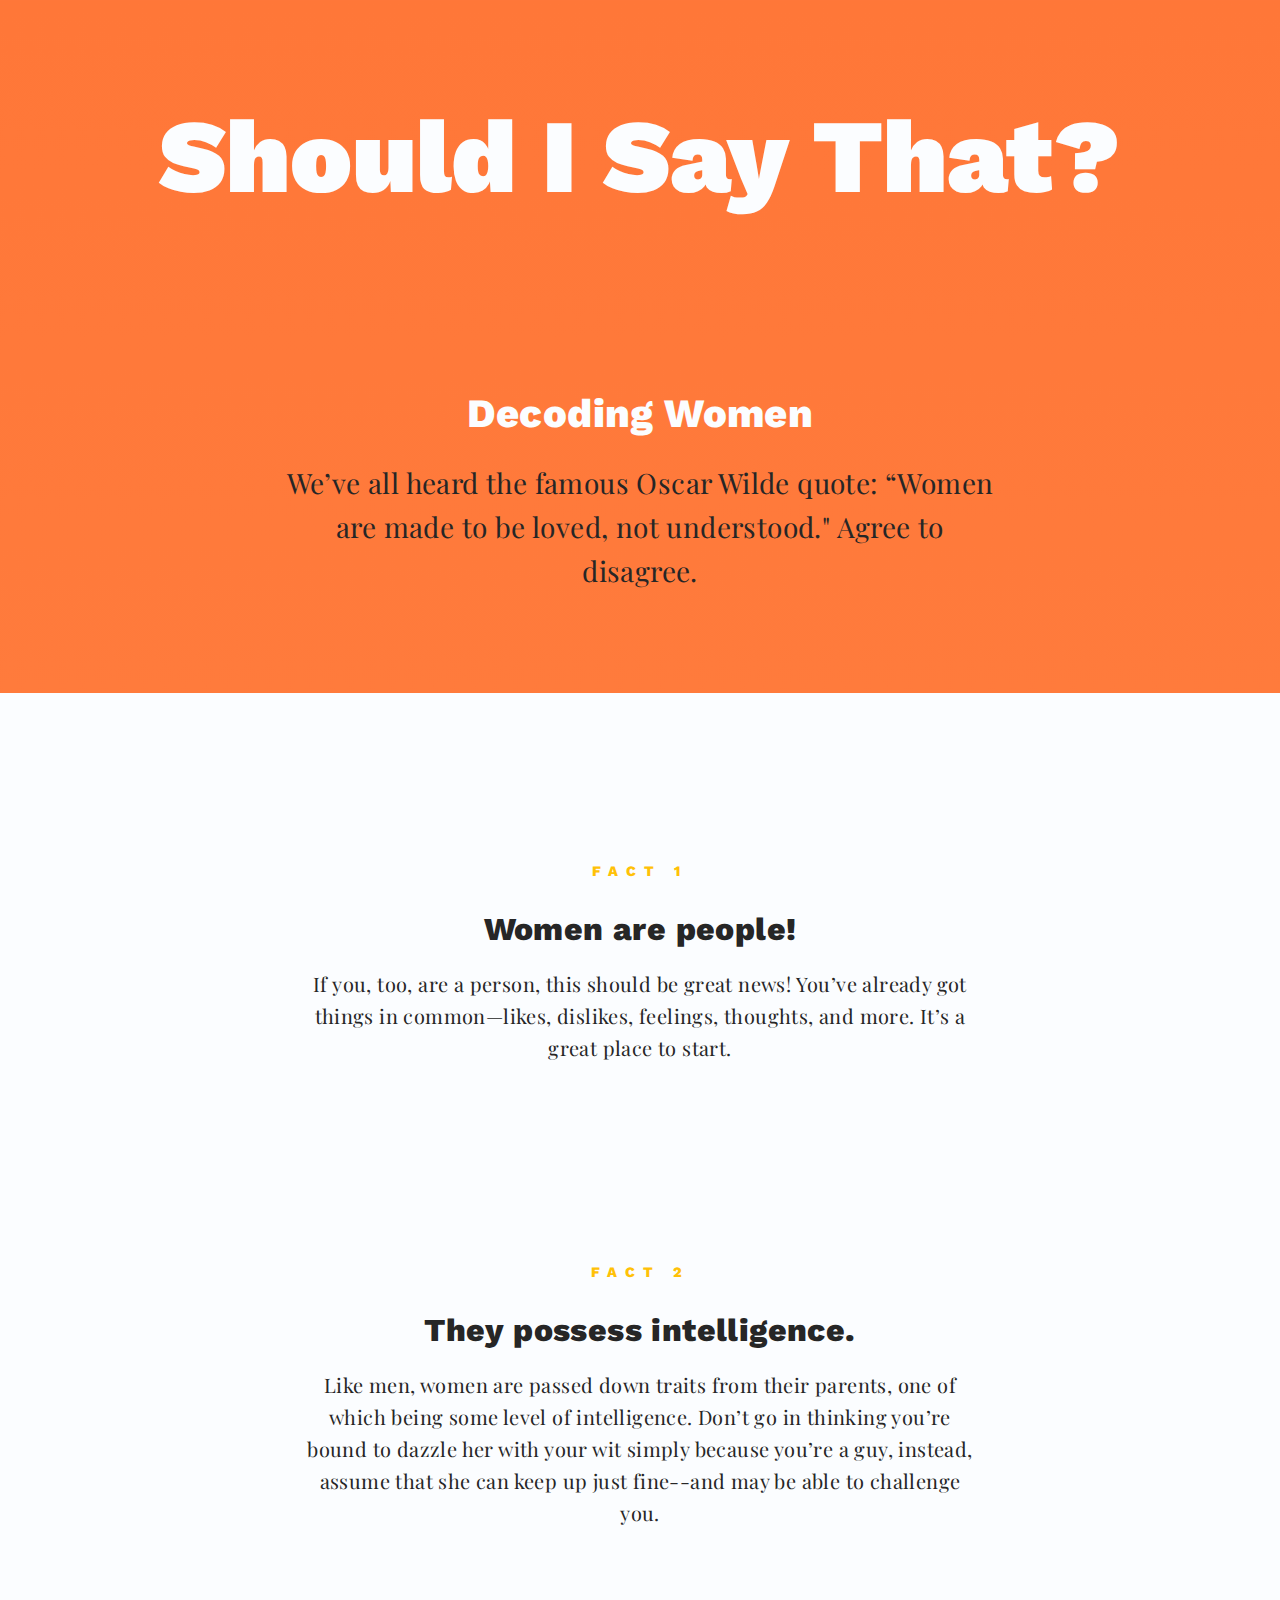
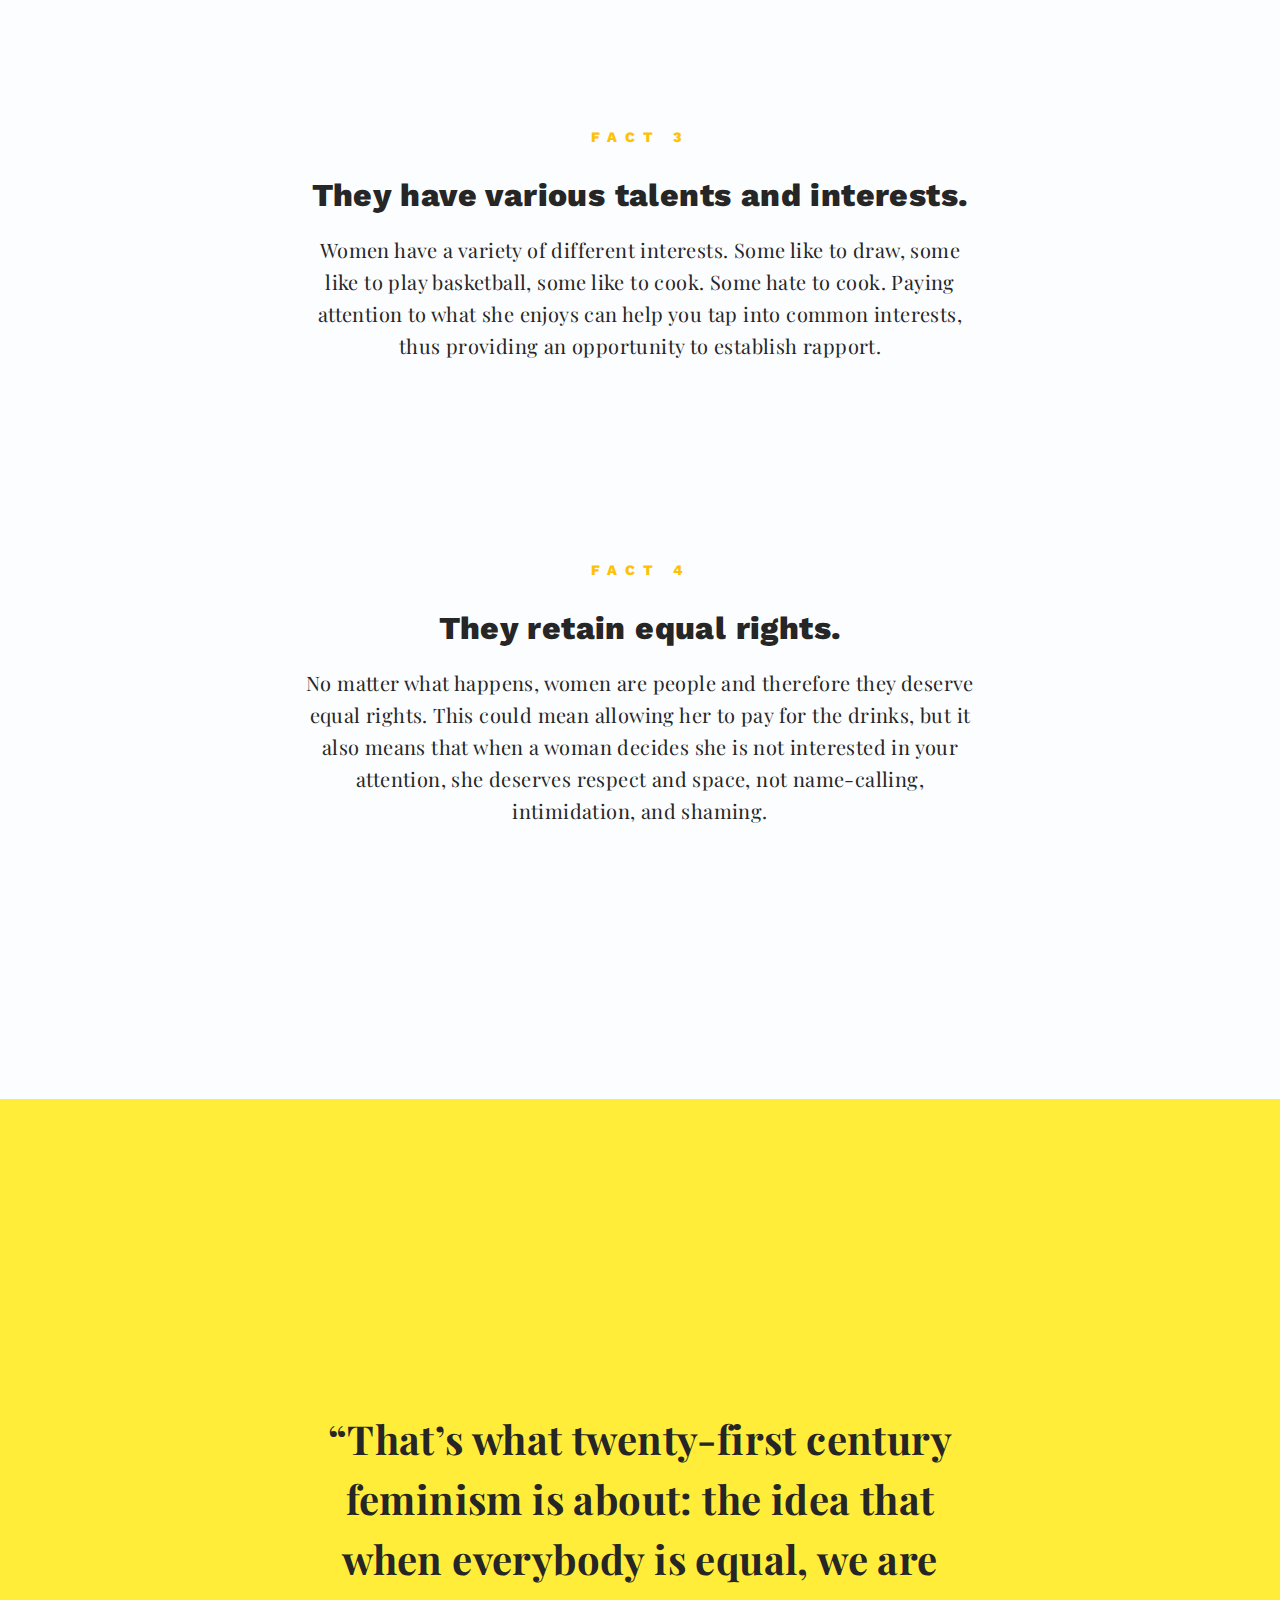
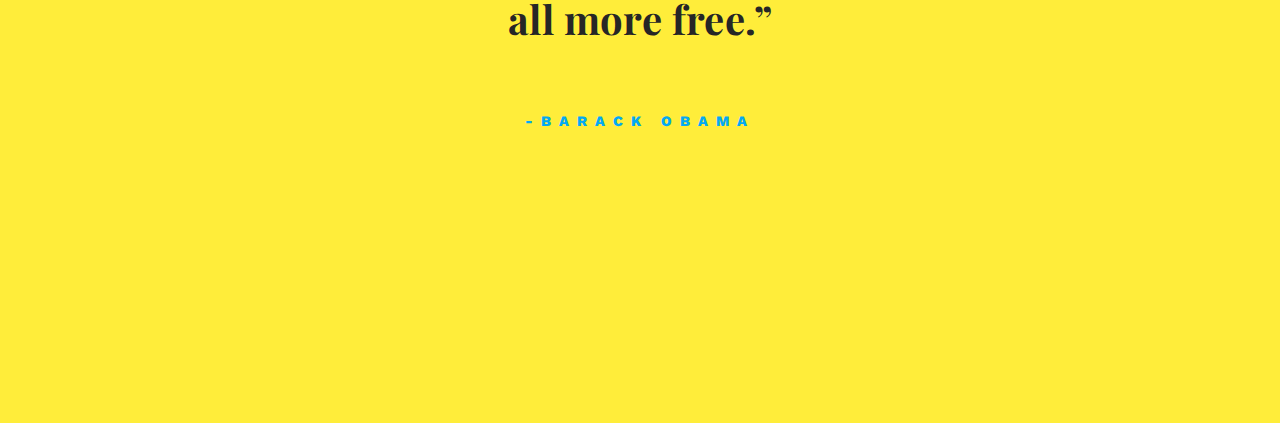
==== how.html @ f622bc45 "Still working on getting aniview to work" ====
<!DOCTYPE html>
<html>
<head>
	<meta charset="utf-8">
	<meta name="viewport" content="width=device-width, initial-scale=1" shrink-to-fit="no">
	<title>Should I Say That?</title>
	<link rel="stylesheet" type="text/css" href="../css/normalize.css">
	<link rel="stylesheet" type="text/css" href="../css/grid.css">
	<link rel="stylesheet" type="text/css" href="../css/styles.css">
	<link rel="stylesheet" type="text/css" href="../css/responsive.css">
	<link type="text/css" rel="stylesheet" href="./css/animate.css">
	<script type="text/javascript" src="jquery.min.js"></script>
    <script type="text/javascript" src="jquery.aniview.js"></script>
    <script>
        $(document).ready(function(){
            $('.aniview').AniView();
        });
    </script>
</head>
<body>
	<section>
		<div class="container">
			<div class="row">
				<div class="col-12">
					<h1>
						<a href="http://www.shouldisaythat.com/">Should I Say That?</a>
					</h1>
				</div>
			</div>
		</div>
	</section>
	<section>
		<div class="container">
			<div class="row">
				<div class="col-12 long-form">
					<h2>Decoding Women</h2>
					<p class="text-large">We’ve all heard the famous Oscar Wilde quote: “Women are made to be loved, not understood." Agree to disagree.</p>
				</div>
			</div>
		</div>
	</section>
	<section class="white">
		<div class="container">					
			<div class="row">
				<div class="col-12 long-form">
					<br>
					<br>
					<br>
					<br>
					<div class="facts">
						<div class="fact">
							<div class="aniview" data-av-animation="fadeIn">
								<h5>Fact 1</h5>
								<h3>Women are people!</h3>
								<p>If you, too, are a person, this should be great news! You’ve already got things in common—likes, dislikes, feelings, thoughts, and more. It’s a great place to start.</p>
							</div>
						</div>
						<div class="fact">
							<h5>Fact 2</h5>
							<h3>They possess intelligence.</h3>
							<p>Like men, women are passed down traits from their parents, one of which being some level of intelligence. Don’t go in thinking you’re bound to dazzle her with your wit simply because you’re a guy, instead, assume that she can keep up just fine--and may be able to challenge you.</p>
						</div>
						<div class="fact">
							<h5>Fact 3</h5>
							<h3>They have various talents and interests.</h3>
							<p>Women have a variety of different interests. Some like to draw, some like to play basketball, some like to cook. Some hate to cook. Paying attention to what she enjoys can help you tap into common interests, thus providing an opportunity to establish rapport.</p>
						</div>
						<div class="fact">
							<h5>Fact 4</h5>
							<h3>They retain equal rights.</h3>
							<p>No matter what happens, women are people and therefore they deserve equal rights. This could mean allowing her to pay for the drinks, but it also means that when a woman decides she is not interested in your attention, she deserves respect and space, not name-calling, intimidation, and shaming.</p>
						</div>
					</div>
				</div>
				<img src="../images/circle.svg" class="bg-shape-right">
			</div>
		</div>
	</section>
	<section class="footer">
		<div class="container">
			<div class="row">
				<div class="col-12">
					<p class="text-largest bold">“That’s what twenty-first century feminism is about: the idea that when everybody is equal, we are all more free.”</p>
					<h5>-Barack Obama</h5>
				</div>
			</div>
		</div>
	</section>
</body>
</html>
---- css/grid.css ----
/* Fluid Grid based on float */

:root {
  --r-grid-unit: calc(100% / 12);
}

html {
  box-sizing: border-box;
}
*,* :before, *:after {
  box-sizing: inherit;
}

.container::after,
.container::before,
.row::after,
.row::before {
  display: table;
  content: " ";
}

.container::after,
.row::after {
  clear: both;
}

.container {
  padding: 0 1rem;
  margin: 0 auto;
  width: 90%;
}

.row {
  margin: 0 -1rem;
}

[class*="col-"] {
  float: left;
  position: relative;
  min-height: 1px;
  padding-right: 1rem;
  padding-left: 1rem;
}

.col-1 {
  width: calc(var(--r-grid-unit) * 1);
}

.col-2 {
  width: calc(var(--r-grid-unit) * 2);
}

.col-3 {
  width: calc(var(--r-grid-unit) * 3);
}

.col-4 {
  width: calc(var(--r-grid-unit) * 4);
}

.col-5 {
  width: calc(var(--r-grid-unit) * 5);
}

.col-6 {
  width: calc(var(--r-grid-unit) * 6);
}

.col-7 {
  width: calc(var(--r-grid-unit) * 7);
}

.col-8 {
  width: calc(var(--r-grid-unit) * 8);
}

.col-9 {
  width: calc(var(--r-grid-unit) * 9);
}

.col-10 {
  width: calc(var(--r-grid-unit) * 10);
}

.col-11 {
  width: calc(var(--r-grid-unit) * 11);
}

.col-12 {
  width: 100%;
}

.navtoggle {
  display: hidden;
  outline: none;
}
---- css/styles.css ----
@import url("https://fonts.googleapis.com/css?family=Playfair+Display:400,900");
@import url("https://fonts.googleapis.com/css?family=Work+Sans:400,800");



:root {
	--r-grid-unit: calc(100% / 12);
}

body {
	color: #262626;
	text-align: center;
	background: -webkit-linear-gradient(top, #FF7738 0%,#ff8b4d 100%);
}

h1 {
	font-family: 'Work Sans', sans-serif;
	font-weight: 900;
	font-size: 6.5rem;
	padding: 3vh 0 0 0;
	color: #fbfdff;
}

h2 {
	font-family: 'Work Sans', sans-serif;
	font-weight: 800;
	font-size: 2.5rem;
	letter-spacing: .025rem;
	margin-bottom: -0.25rem;
	color: #fbfdff;
}

h3 {
	font-family: 'Work Sans', sans-serif;
	font-weight: 800;
	font-size: 2rem;
	letter-spacing: .025rem;
}

h4 {
	font-family: 'Work Sans', sans-serif;
	font-weight: 800;
	font-size: 1.125rem;
	letter-spacing: .35rem;
	text-transform: uppercase;
	line-height: 1.75rem;
}

h5 {
	font-family: 'Work Sans', sans-serif;
	font-weight: 800;
	font-size: .9rem;
	letter-spacing: .5rem;
	text-transform: uppercase;
	color: #FFC107;
}

p {
	font-family: 'Playfair Display';
	font-weight: 400;
	font-size: 1.25rem;
	letter-spacing: .025rem;
	display: inline-block;
	line-height: 2rem;
}

a {
	text-decoration: none;
	color: inherit;
}

.results a {
	color: #471fb9;
	font-weight: bold;
	cursor: pointer;
	text-decoration: none;
	border-bottom: 8px solid rgba(33, 150, 243, .5);	
}

button {
	font-family: 'Work Sans', sans-serif;
	font-weight: 600;
	letter-spacing: .25rem;
	text-transform: uppercase;
	font-size: 1rem;
	padding: 14px 28px;
	background-color: #2196f3;
	color: #ffffff;
	border: none;
	display: block;
	margin: 0 auto;
	border-radius: 2px;
	transition-duration: 0.4s;
	cursor: pointer;
}

button:hover {
    box-shadow: 0 6px 20px 0 rgba(0,0,0,0.18), 0 17px 50px 0 rgba(0,0,0,0.14);
    background-color: #03a9f4;
    transform: scale(1:1);
}

button a {
	color: #ffffff;
	background-color: transparent;
	font-weight: 600;
}

.bg-shape-left {
	position: absolute;
	z-index: -1;
	top: 50px;
	left: -550px;
	right: 0;
	margin: auto;
	opacity: .15;
	min-width: 115%;
}

.bg-shape-right {
	position: absolute;
	z-index: -1;
	top: 1650px;
	left: 0;
	right: -650px;
	margin: auto;
	opacity: .25;
	max-width: 60%;
}

.bg-shape-center {
	position: absolute;
	z-index: -1;
	top: -450px;
	right: -300px;
	margin: auto;
	opacity: .25;
	max-width: 95%;
}

.material-blue {
	background-color: #3b31bd;
}

.bold {
	font-weight: bold;
}

.styled-select {
  height: 1.25rem;
  overflow: hidden;
  width: 30%;
  border-bottom: 8px solid rgba(255, 255, 255, .35);
}

.styled-select select {
  background: transparent;
  border: none;
  display: inline;
  outline: none;
  color: #ffffff;
  padding: 0;
  font-size: 2.5rem;
  font-family: 'Playfair Display';
  font-weight: 400;
}

.text-largest {
	font-size: 2.5rem;
	line-height: 3.75rem;
	display: inline-block;
}

.text-large {
	font-size: 1.75rem;
	display: inline-block;
	line-height: 2.75rem;
}

.mad-lib {
	margin: 4vh 10vh;
}

.mad-lib p {
	line-height: 6rem;
	margin-top: 0;
}

.mad-lib button {
	background: #471fb9;
	margin-top: 3.5rem;
}

.mad-lib button:hover {
	background-color: #5a3cc5;
}

.submit {
	margin-top: 10vh;
}

.results {
	margin: 6vh 0;
	padding: 2vh 0;
}

.results p {
	max-width: 65%;
	line-height: 2.75rem;
	padding-top: 2vh;
}

.results h3 {
	margin-bottom: -.025rem;
}

.footer {
	padding: 30vh 30vh;
	background-color: #ffed3a;
}

.footer h5 {
	color: #03a9f4;
}

.content-block {
	margin-top: 30vh;
	margin-bottom: 30vh;
	color: #f7f7f7;
}

.content-block h3 {
	margin-bottom: -.025rem;
}

.content-block p {
	margin-bottom: 6vh;
	max-width: 75%;
}

.long-form {
	margin-top: 8vh;
	margin-bottom: 8vh;
}

.long-form p {
	max-width: 65%;
}

.long-form h3 {
	margin-bottom: -.025rem;
}

.long-form img:first-of-type {
	max-width: 12vh;
	margin-top: 6vh;
	opacity: .75;
	margin-bottom: 6vh;
}

.long-form a {
	color: #471fb9;
	font-weight: bold;
	cursor: pointer;
	text-decoration: none;
	border-bottom: 8px solid rgba(33, 150, 243, .5);
}

.white {
	background-color: #fbfdff;
}

.fact {
	margin-bottom: 20vh;
}

.fact p {
	max-width: 60%;
}

.hero h1 {
	color: #6c7d8c;
}
---- css/responsive.css ----
/* Media Queries to handle small desktop */

@media only screen and (max-width: 1020px) {

    .container {
      width: 100%;
    }

    [class*="col-"] {
        width: 100%;
    }

    h1 {
      font-size: 5rem;
    }

    .styled-select select {
      font-size: 2rem;
    }

    .text-largest {
      font-size: 2.125rem;
      line-height: 2.75rem;
    }

    .content-block {
      margin-top: 0;
    }

    .first {
      margin-top: 30vh;
    }

    .footer {
      padding: 20vh 20vh;
    }

    .mad-lib {
      padding: 0 2vh;
    }
}

@media only screen and (max-width: 900px) {

    .container {
      width: 100%;
    }

    [class*="col-"] {
        width: 100%;
    }

    h1 {
      font-size: 4.5rem;
    }

    .styled-select select {
      font-size: 2rem;
    }

    .text-largest {
      font-size: 2.125rem;
      line-height: 2.825rem;
    }
/*
    .mad-lib {
      margin: 8vh 12vh;
    }*/
}

@media only screen and (max-width: 845px) {

    .container {
      width: 100%;
    }

    h1 {
      font-size: 3.925rem;
    }

    .styled-select select {
      font-size: 1.925rem;
    }

    .text-largest {
      font-size: 1.925rem;
      line-height: 2.5rem;
    }

    .mad-lib {
      padding: 0 3vh;
    }

    .mad-lib p {
      margin: 0;
      line-height: 2.5;
    }

    .footer {
      padding: 20vh 12vh;
    }
}

@media only screen and (max-width: 690px) {

    .container {
      width: 100%;
    }

    .mad-lib {
      margin: 2vh 4vh;
    }

    .mad-lib p {
      line-height: 3.5rem;
    }

    .styled-select select {
      margin-bottom: 4.5vh;
    }

    .long-form p {
      max-width: 90%;
    }

    h1 {
      font-size: 3.125rem;
    }

    h2 {
      font-size: 1.625rem;
    }

    h3 {
      font-size: 1.5rem;
    }

    h5 {
      font-size: .85rem;
      line-height: 1.25rem;
    }

    p {
      font-size: 1.125rem;
      line-height: 1.825rem;
    }

    .footer {
      padding: 16vh 8vh;
    }

}

@media only screen and (max-width: 490px) {

    .container {
      width: 100%;
    }

    button {
      font-size: .85rem;
      padding: 14px 26px;
      min-width: 75vw;
    }

    h1 {
      font-size: 3rem;
    }

    h2 {
      font-size: 1.75rem;
      padding-bottom: 2vh;
    }

    h3 {
      font-size: 1.5rem;
    }

    h5 {
      font-size: .85rem;
      line-height: 1.25rem;
    }

    .footer {
      padding: 12vh 4vh;
    }

    .styled-select select {
      font-size: 1.5rem;
    }

    .text-largest {
      font-size: 1.65rem;
      line-height: 2.25rem;
    }

    .text-large {
      font-size: 1.125rem;
      line-height: 1.75rem;
    }

    .content-block {
      margin-top: 0;
      margin-bottom: 16vh;
    }

    .first {
      margin-top: 16vh;
    }

    .mad-lib {
      margin: 2vh 0;
    }

    .mad-lib p {
      line-height: 3rem;
    }

    .results p {
      line-height: 1.75rem;
    }

    .fact {
      margin-bottom: 10vh;
    }
    
    .fact p {
      max-width: 85%;
    }

    .long-form img:first-of-type {
      max-width: 8vh;
      margin-top: 6vh;
      opacity: .75;
      margin-bottom: 6vh;
    }

    .long-form a {
      border-bottom: 6px solid rgba(33, 150, 243, .5);
    }

}
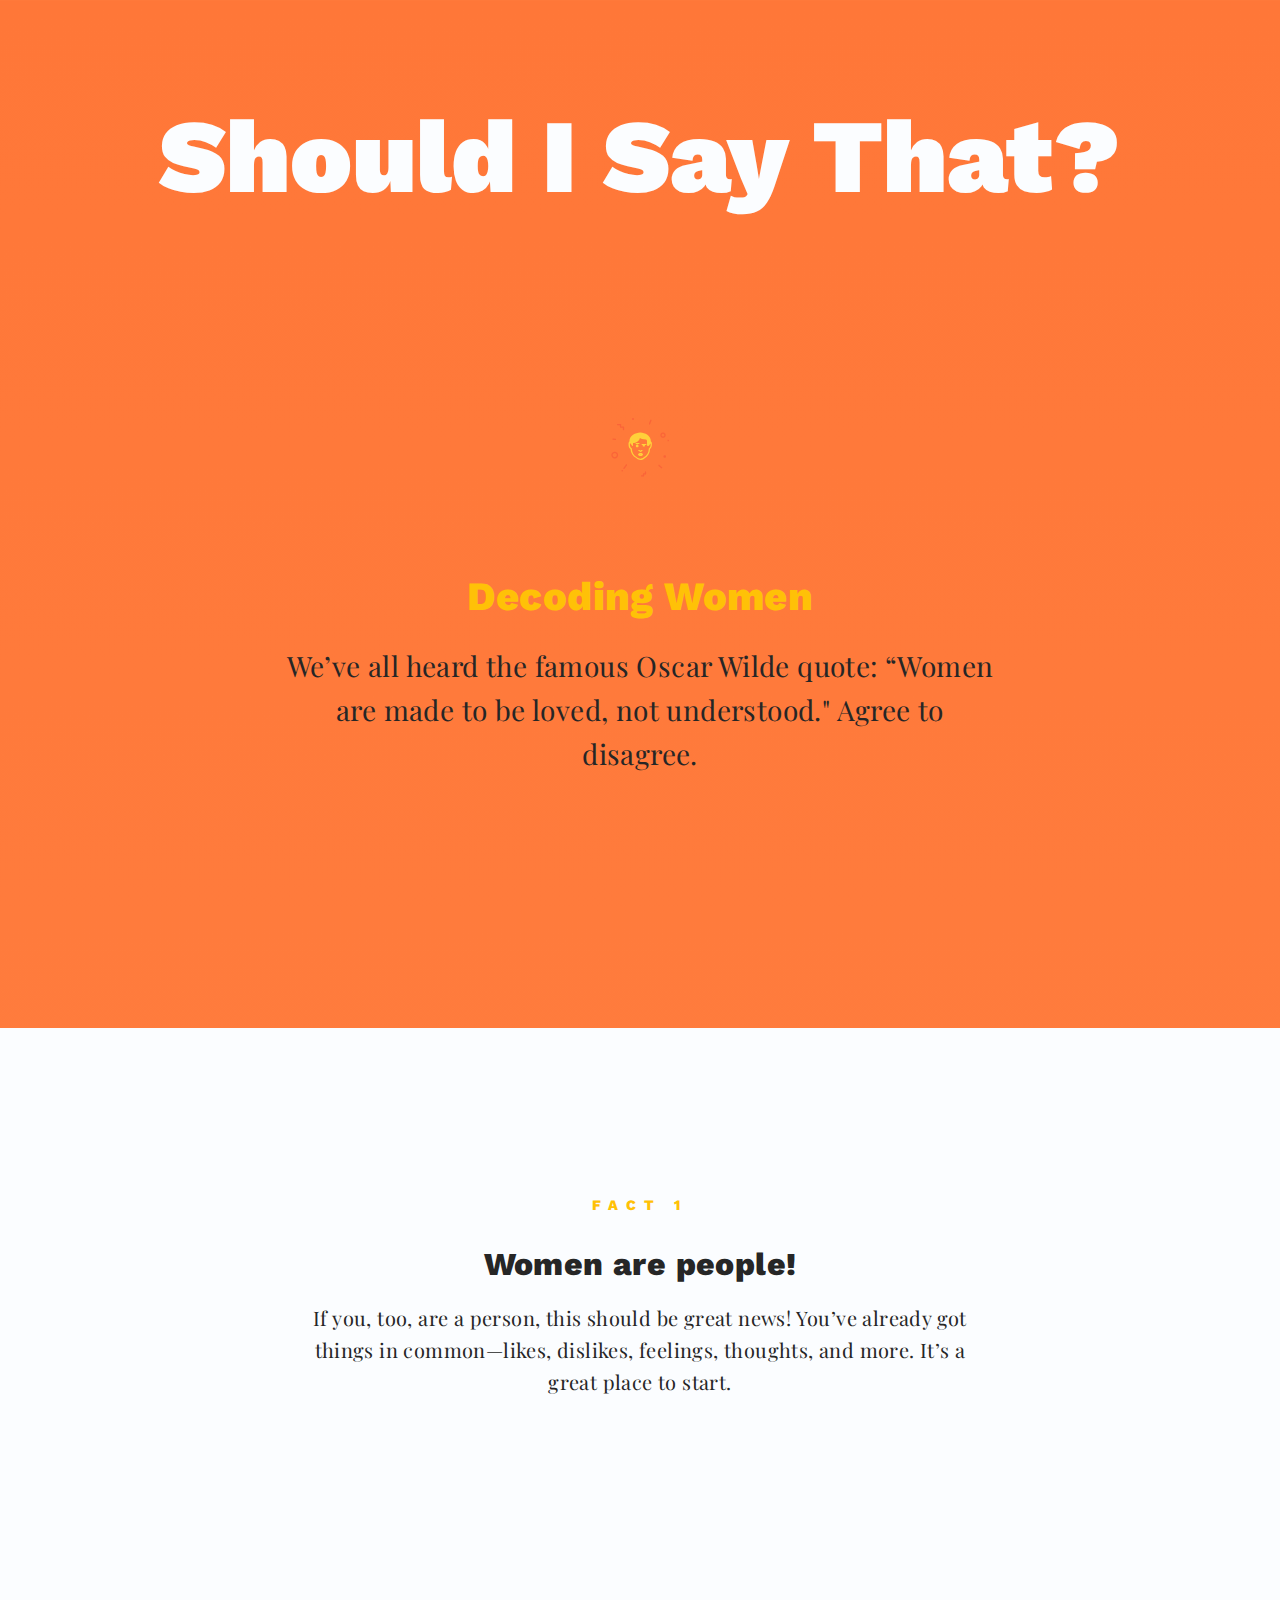
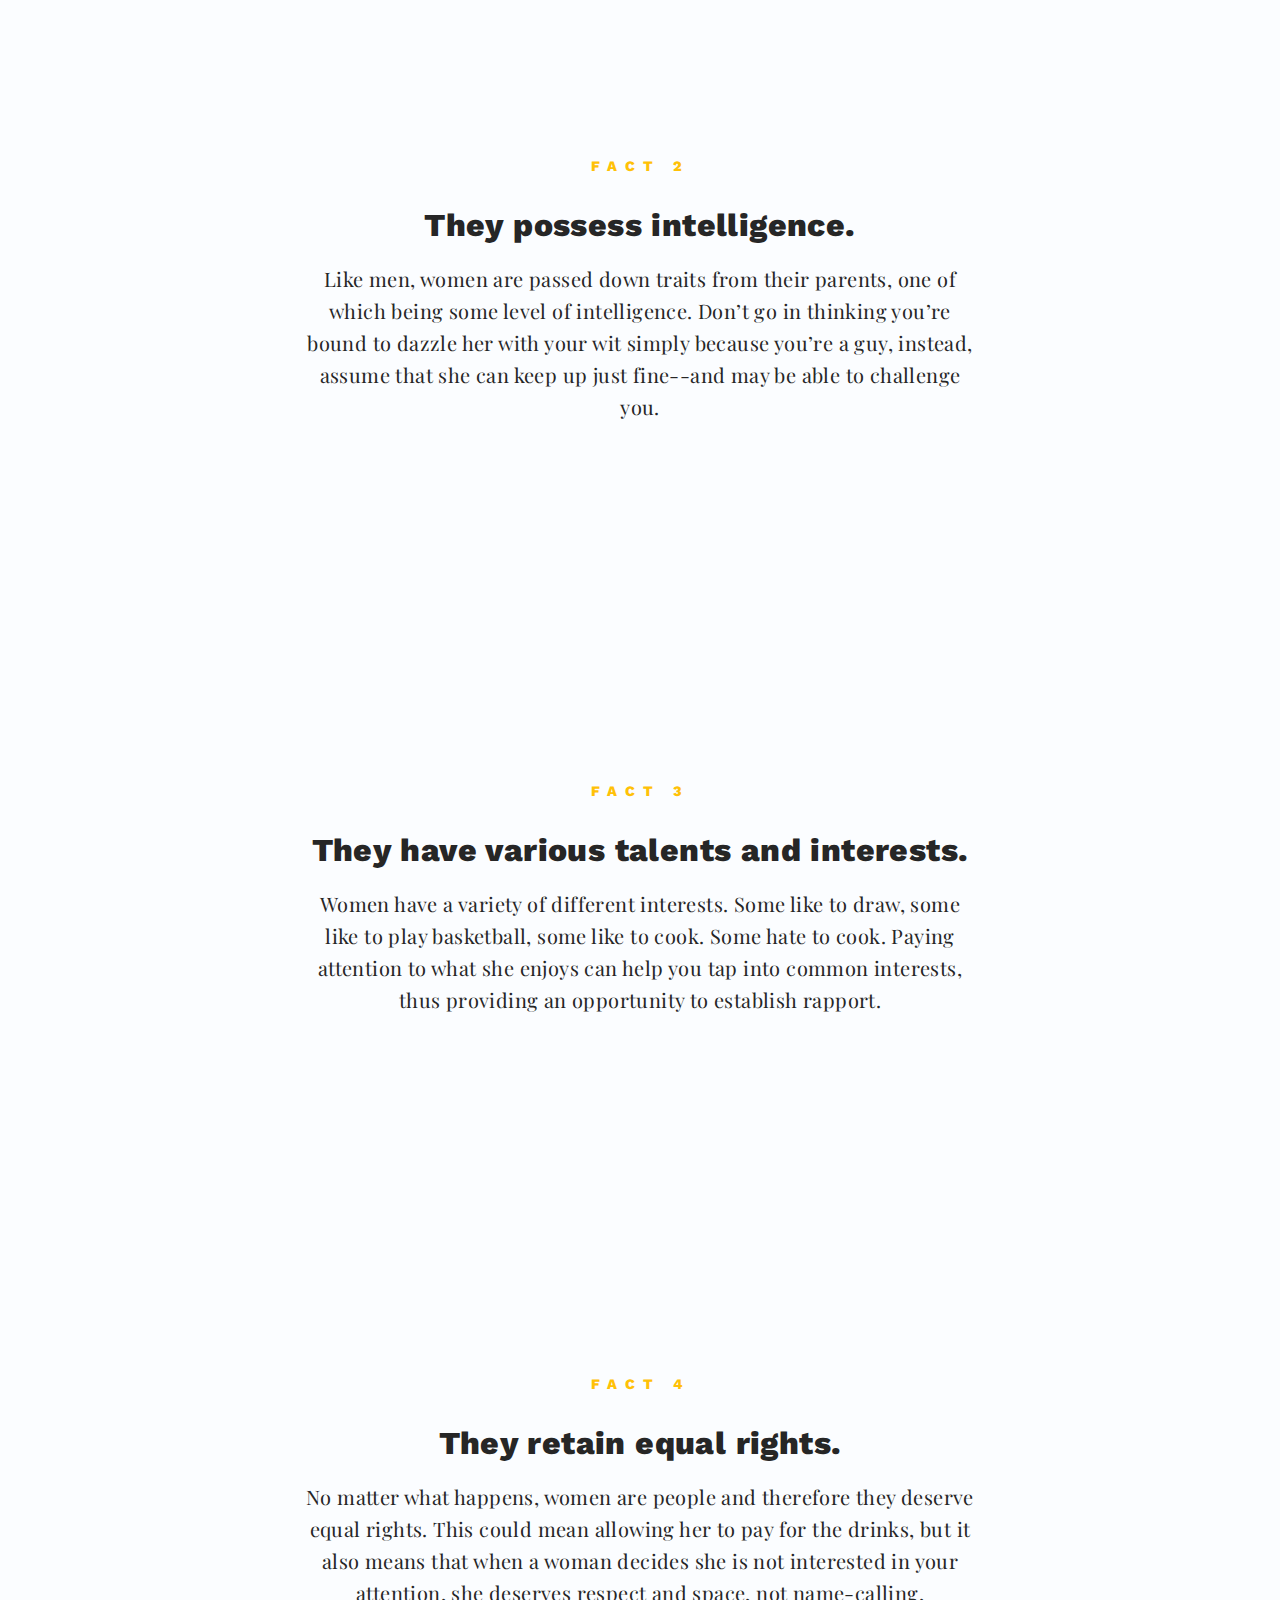
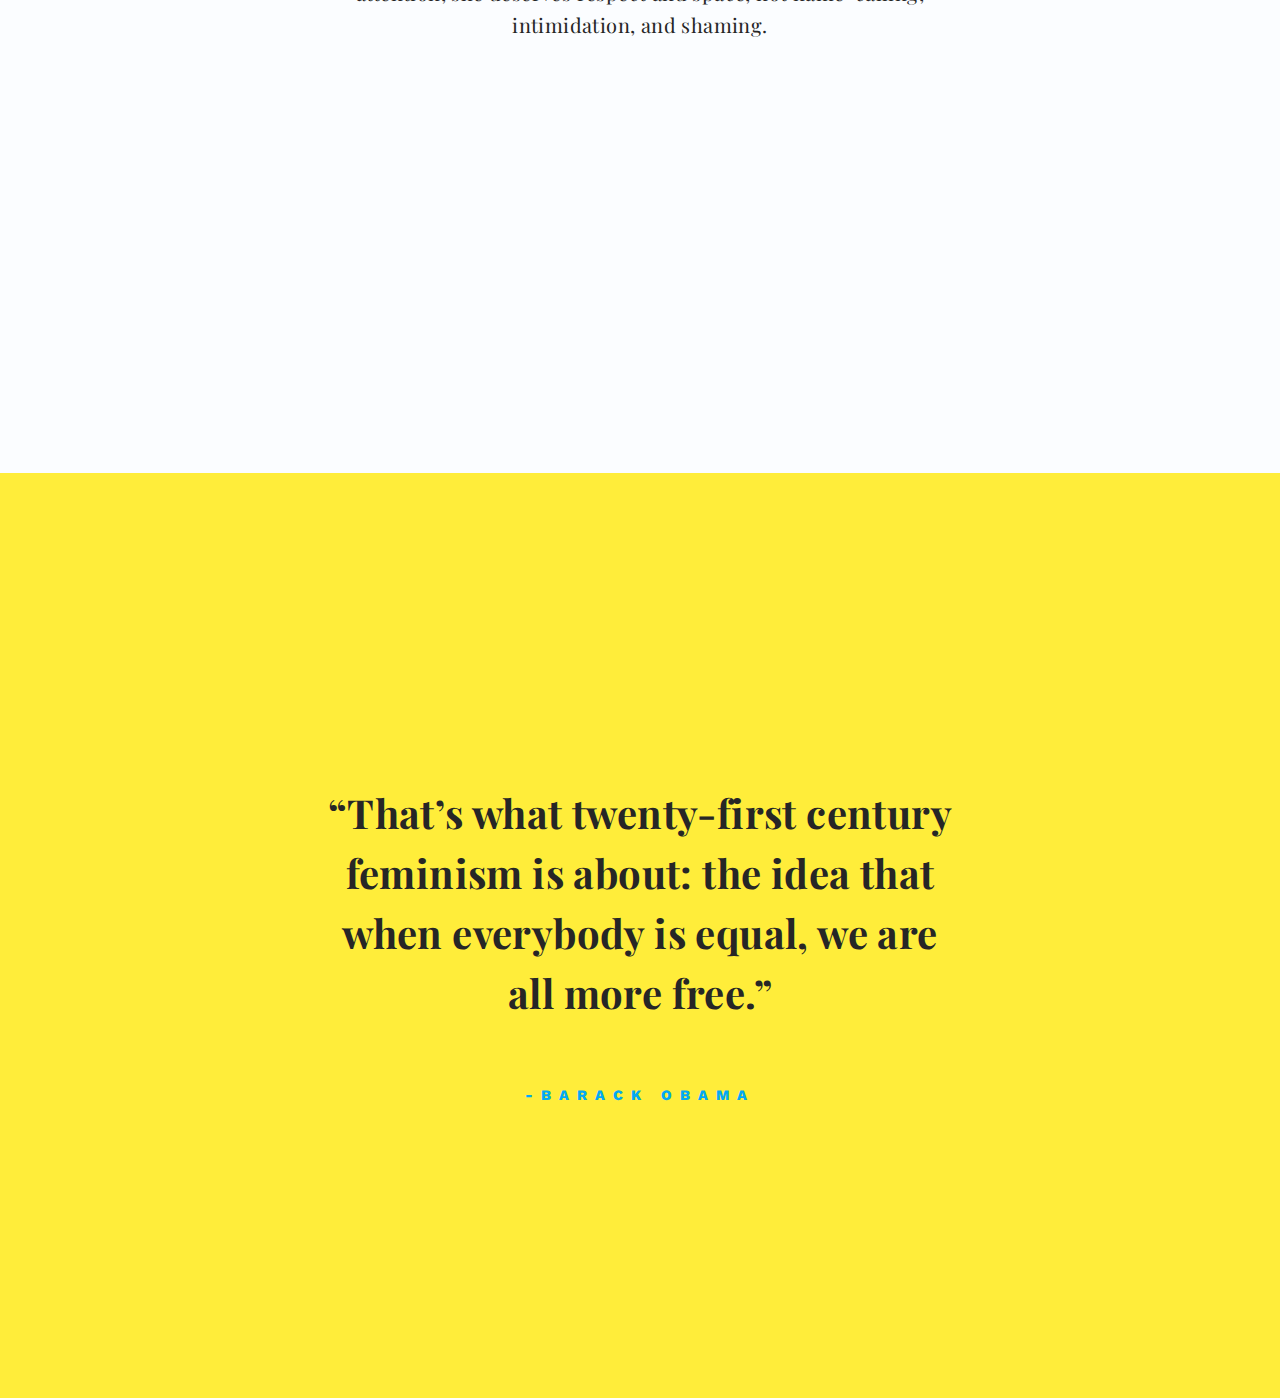
==== commit cc045804: "Adds icon svgs for subpages" ====
--- a/how.html
+++ b/how.html
@@ -33,6 +33,7 @@
 		<div class="container">
 			<div class="row">
 				<div class="col-12 long-form">
+					<img src="../images/confused.svg">
 					<h2>Decoding Women</h2>
 					<p class="text-large">We’ve all heard the famous Oscar Wilde quote: “Women are made to be loved, not understood." Agree to disagree.</p>
 				</div>
--- a/css/styles.css
+++ b/css/styles.css
@@ -27,7 +27,7 @@
 	font-size: 2.5rem;
 	letter-spacing: .025rem;
 	margin-bottom: -0.25rem;
-	color: #fbfdff;
+	color: #FFC107;
 }
 
 h3 {
@@ -245,6 +245,7 @@
 
 .long-form p {
 	max-width: 65%;
+	margin-bottom: 20vh;
 }
 
 .long-form h3 {
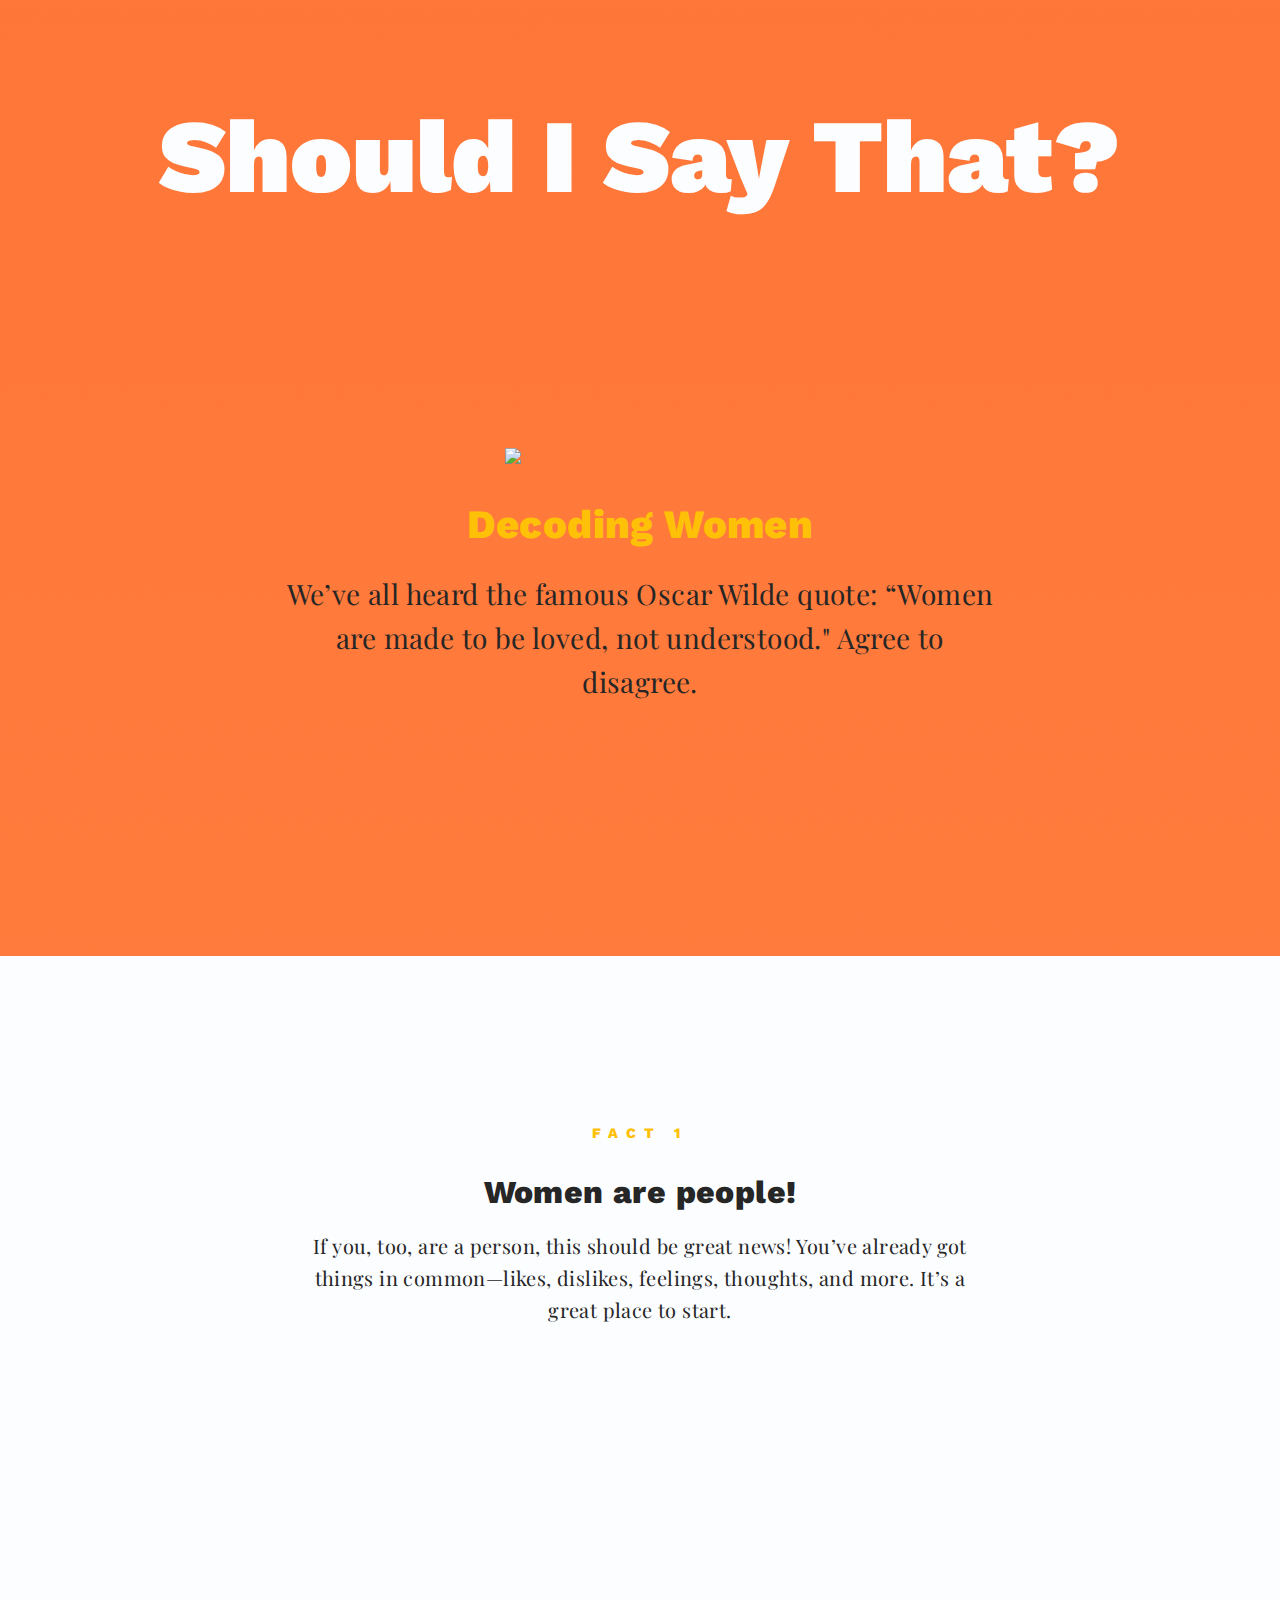
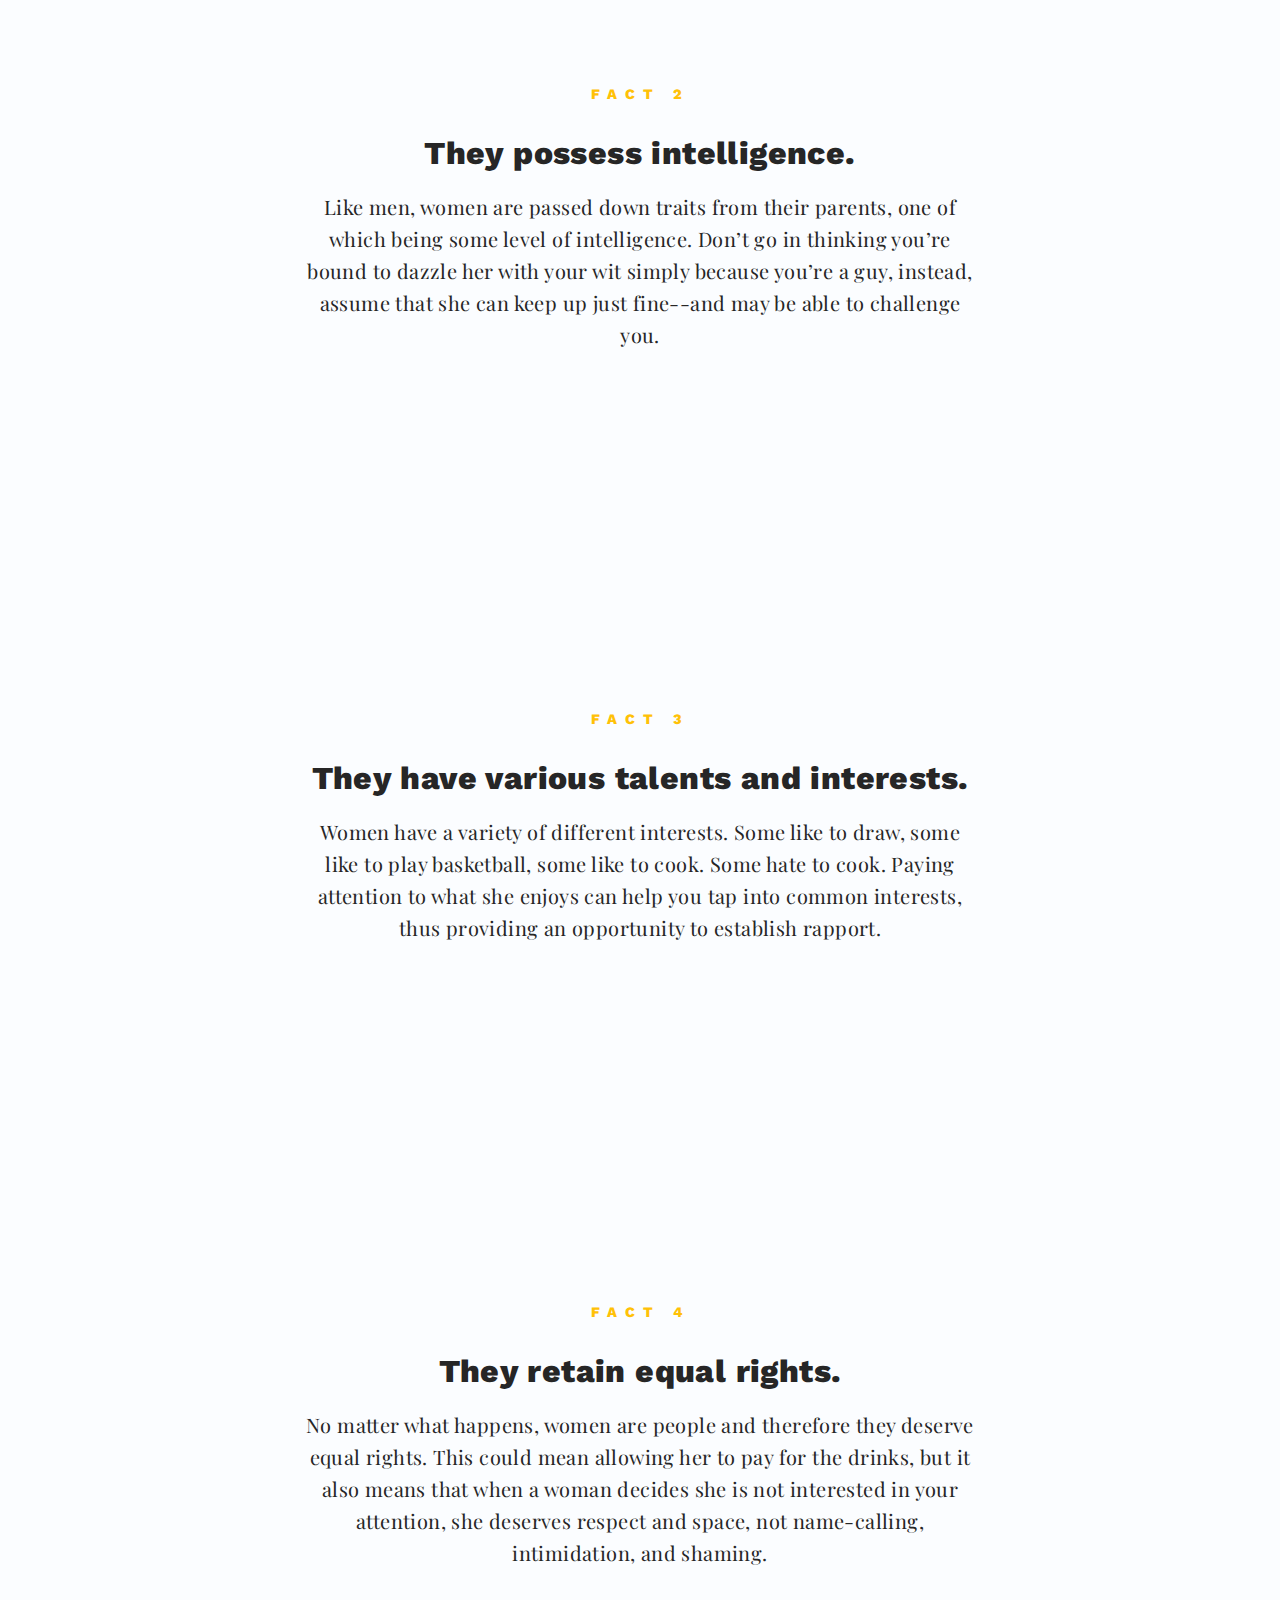
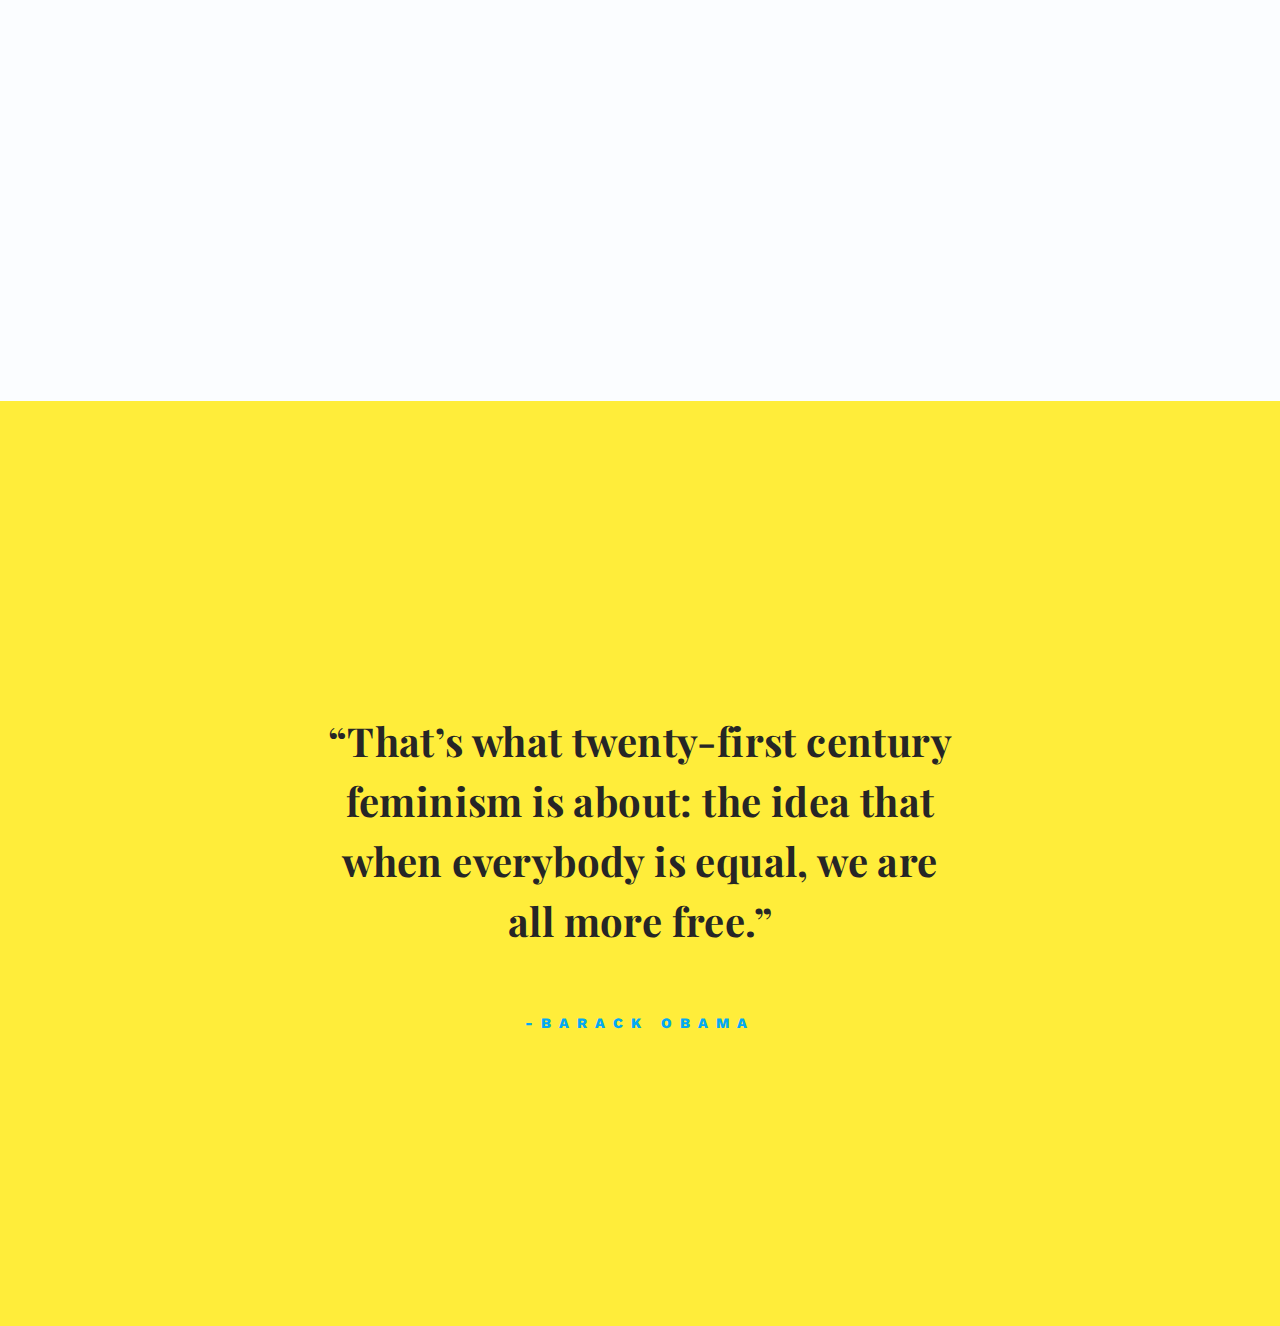
==== commit ab94ea2b: "Adds icon tweaks" ====
--- a/how.html
+++ b/how.html
@@ -33,7 +33,7 @@
 		<div class="container">
 			<div class="row">
 				<div class="col-12 long-form">
-					<img src="../images/confused.svg">
+					<img src="../images/solve.svg">
 					<h2>Decoding Women</h2>
 					<p class="text-large">We’ve all heard the famous Oscar Wilde quote: “Women are made to be loved, not understood." Agree to disagree.</p>
 				</div>
--- a/css/styles.css
+++ b/css/styles.css
@@ -253,10 +253,8 @@
 }
 
 .long-form img:first-of-type {
-	max-width: 12vh;
-	margin-top: 6vh;
-	opacity: .75;
-	margin-bottom: 6vh;
+	min-width: 30vh;
+	margin-top: 10vh;
 }
 
 .long-form a {
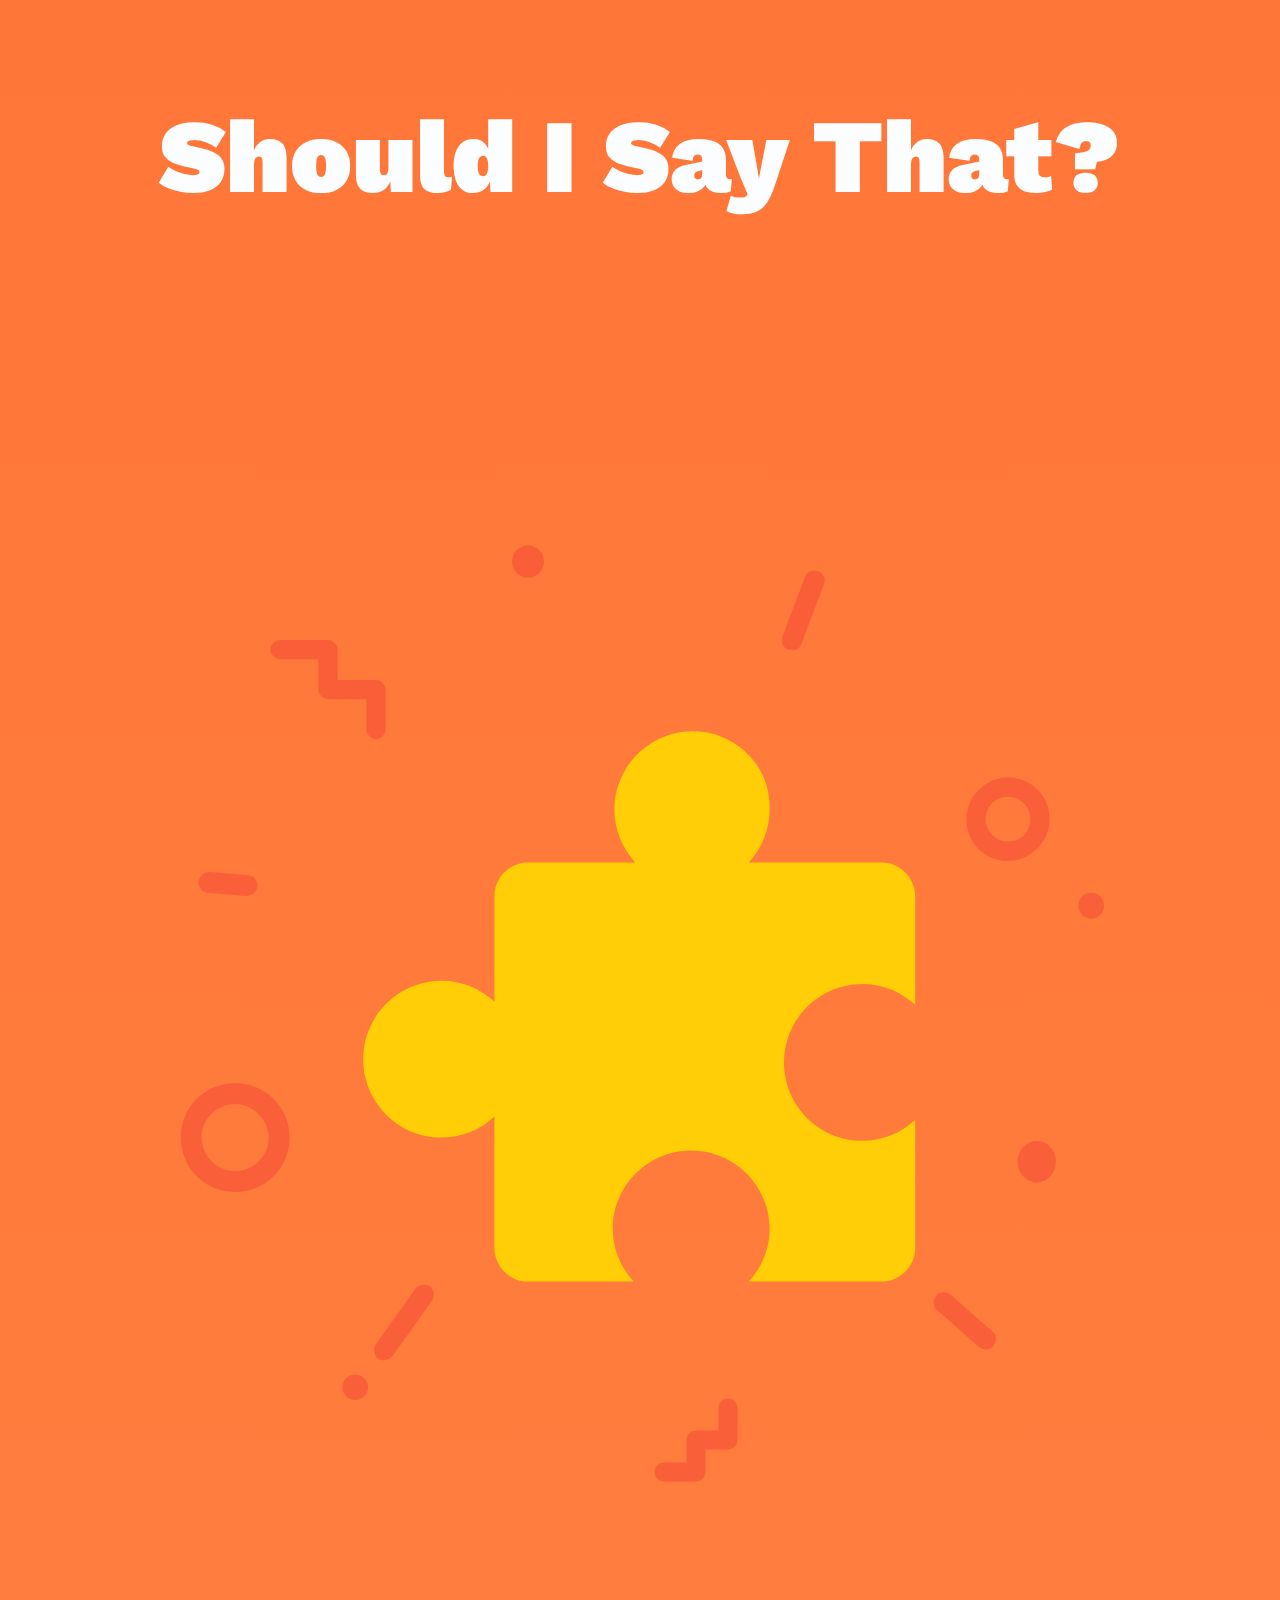
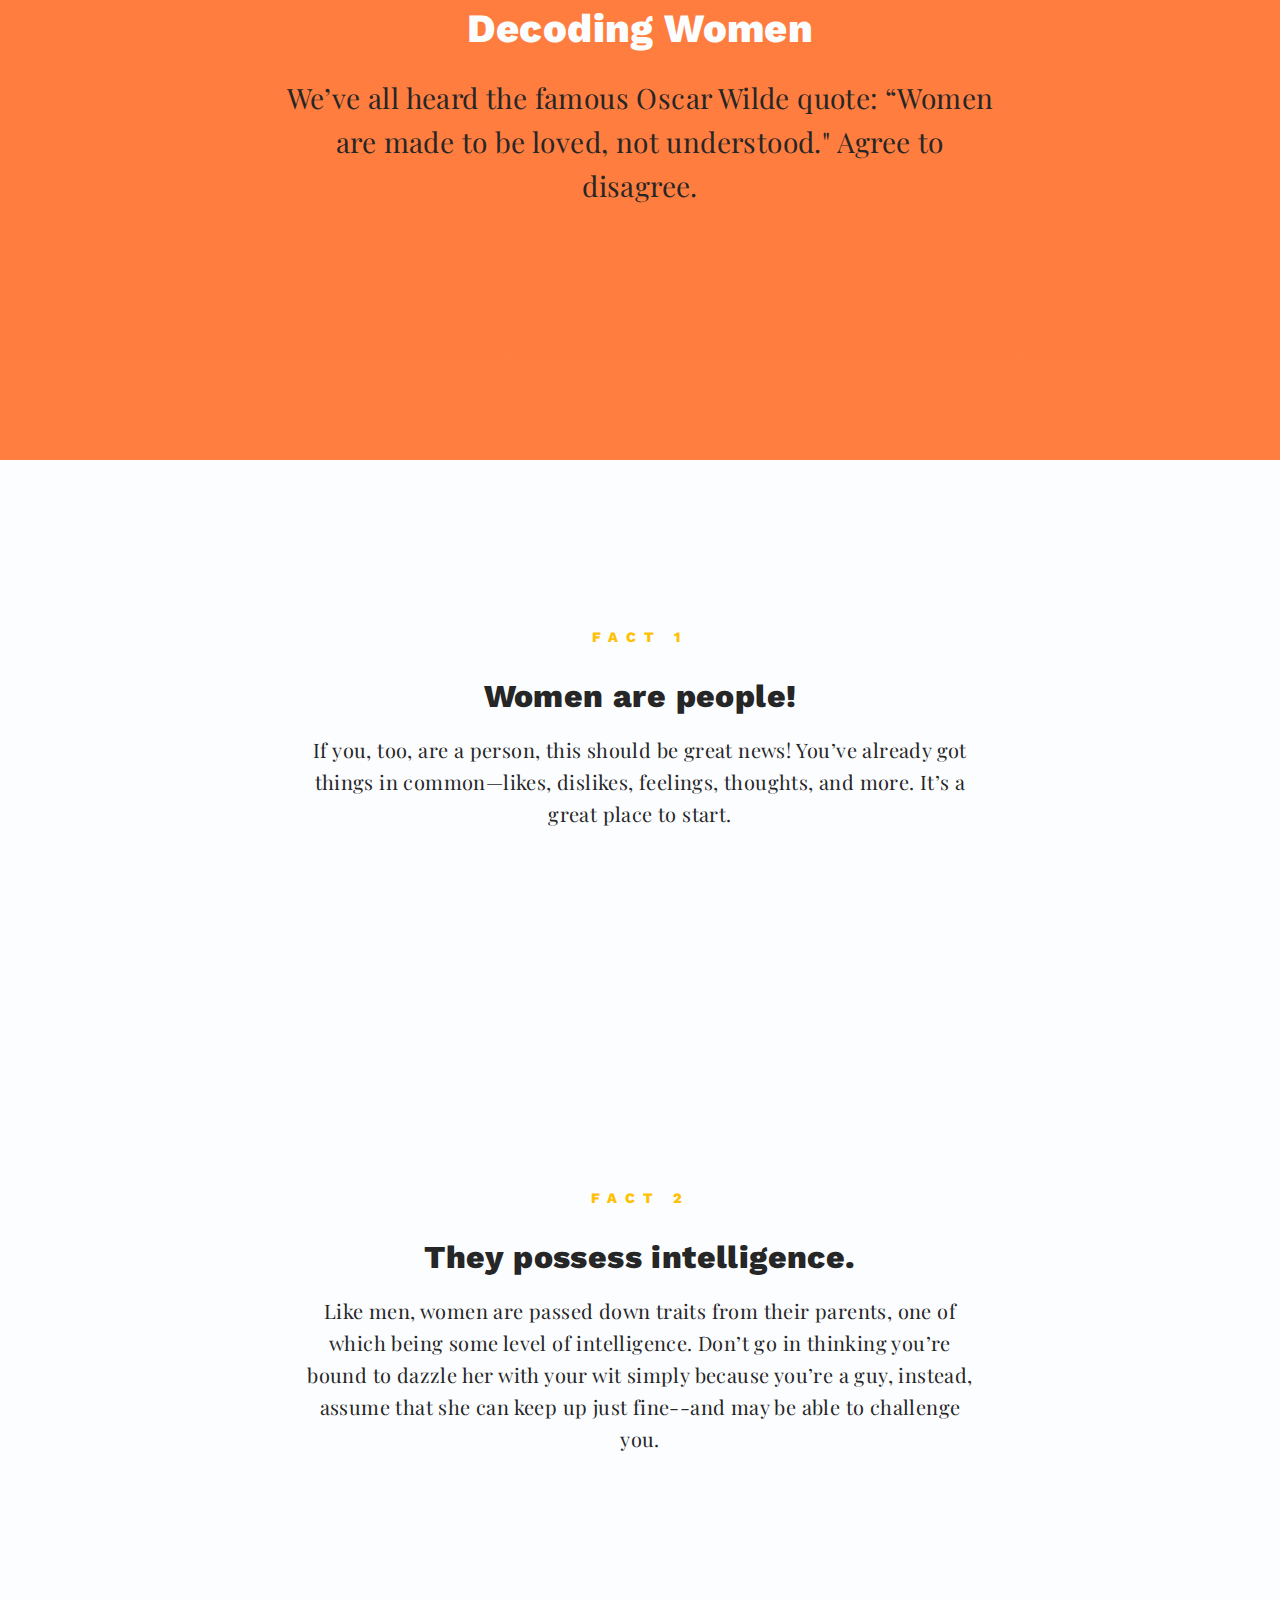
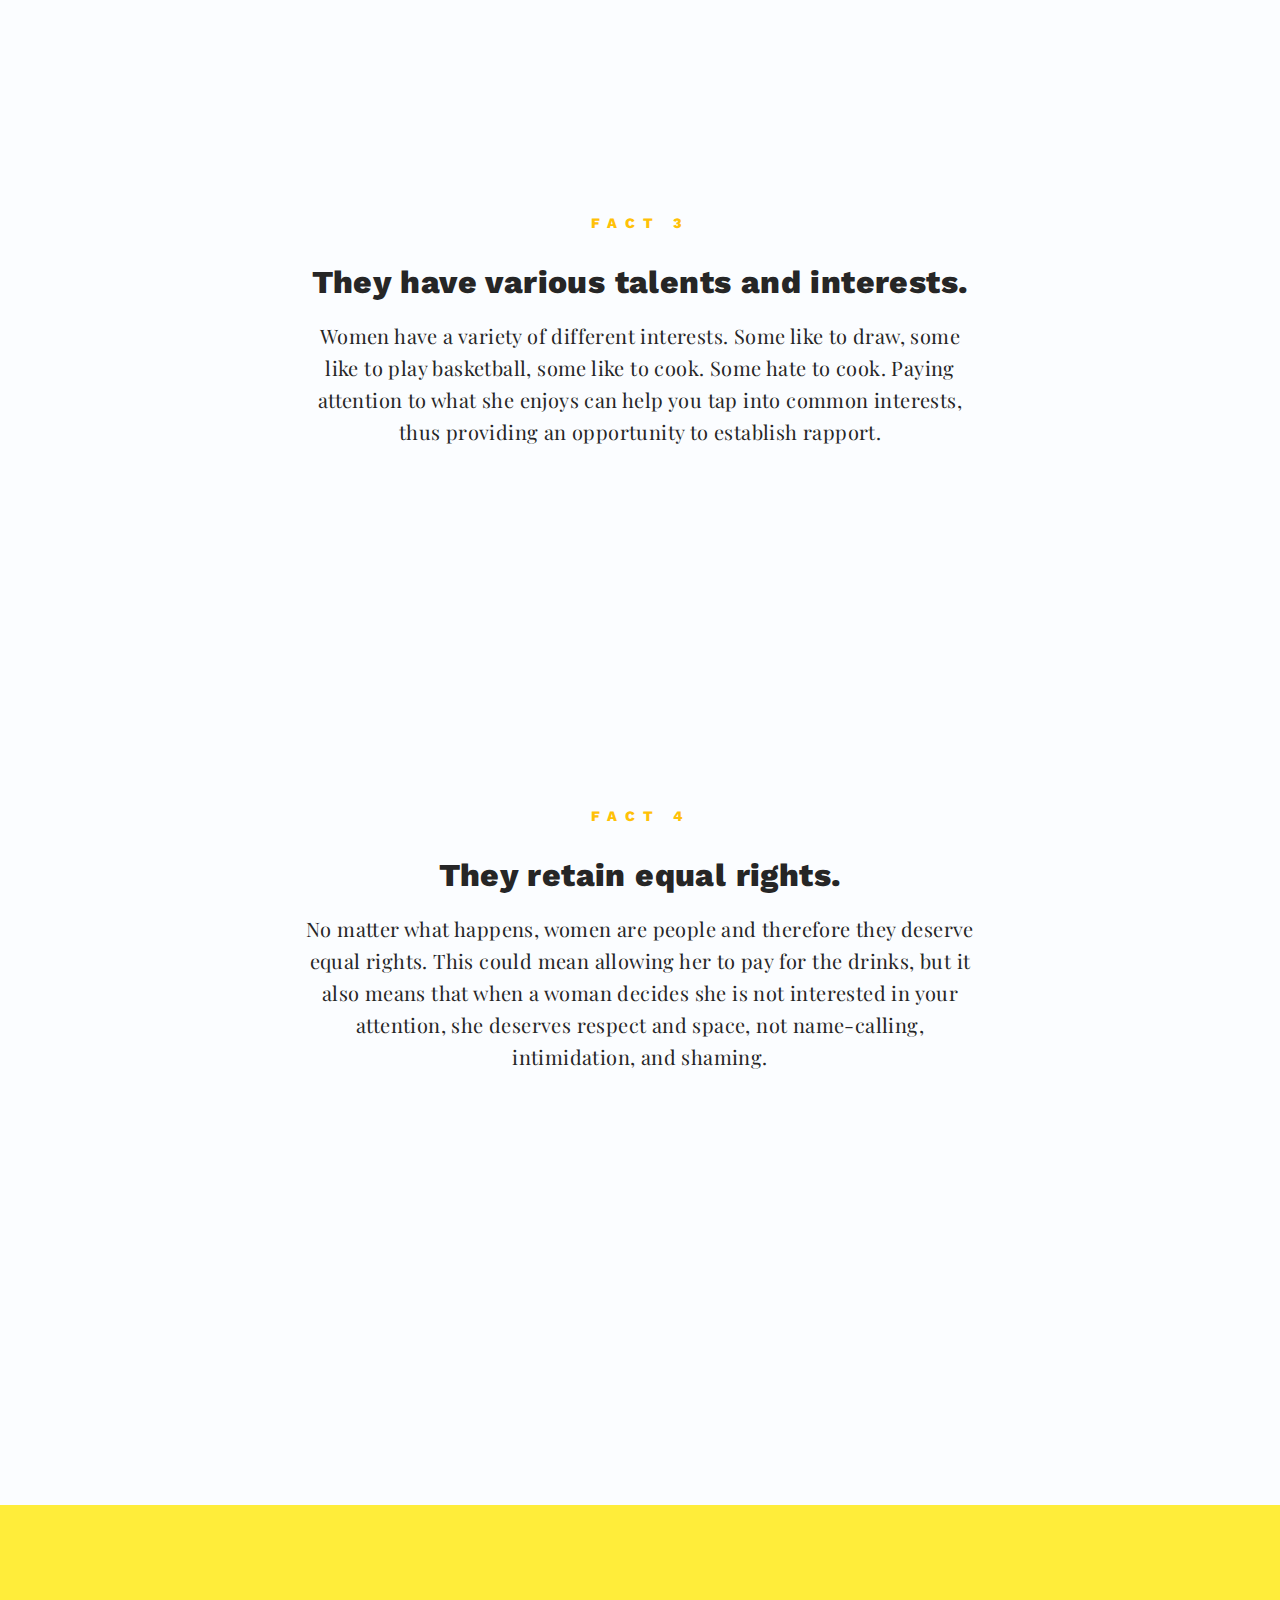
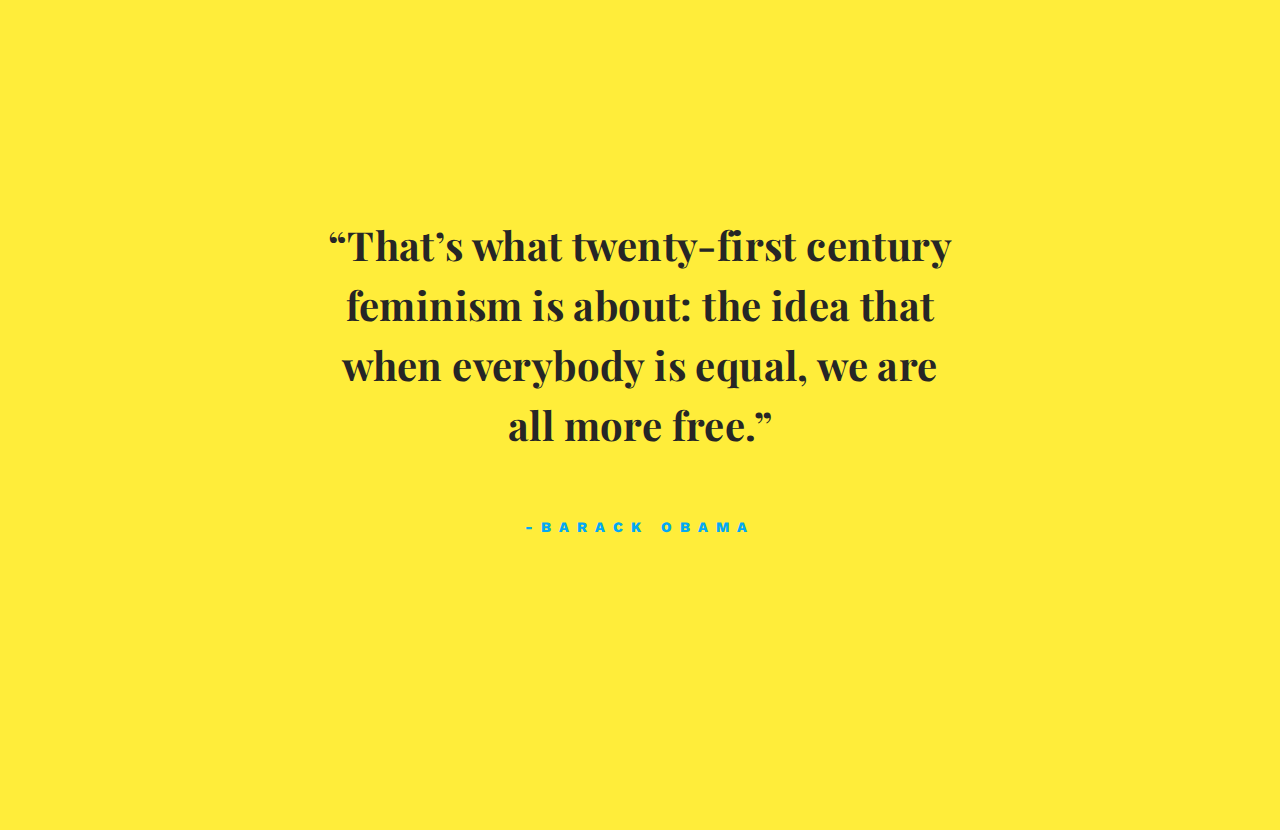
==== commit 096be6df: "Updates icon sizes and text colors" ====
--- a/how.html
+++ b/how.html
@@ -73,7 +73,6 @@
 						</div>
 					</div>
 				</div>
-				<img src="../images/circle.svg" class="bg-shape-right">
 			</div>
 		</div>
 	</section>
--- a/css/styles.css
+++ b/css/styles.css
@@ -27,7 +27,7 @@
 	font-size: 2.5rem;
 	letter-spacing: .025rem;
 	margin-bottom: -0.25rem;
-	color: #FFC107;
+	color: #fbfdff;
 }
 
 h3 {
@@ -252,7 +252,7 @@
 	margin-bottom: -.025rem;
 }
 
-.long-form img:first-of-type {
+.long-form img {
 	min-width: 30vh;
 	margin-top: 10vh;
 }
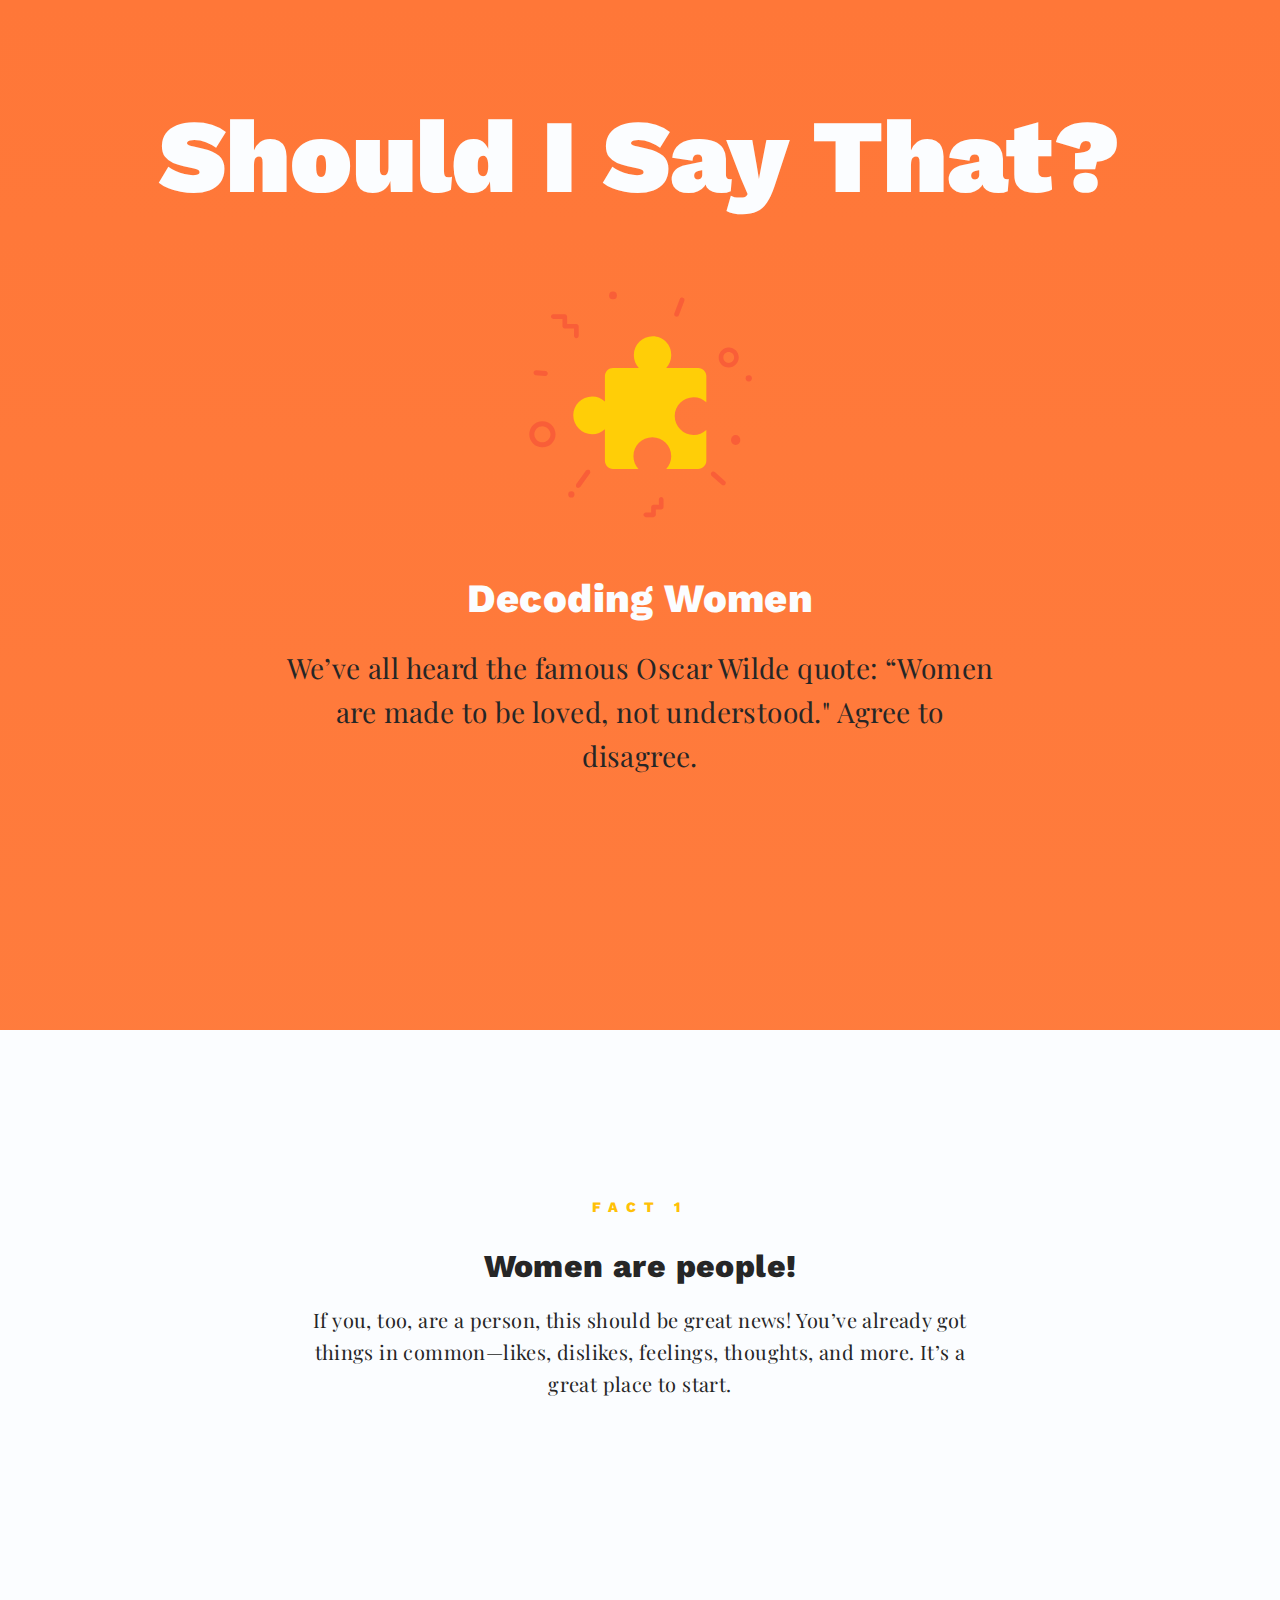
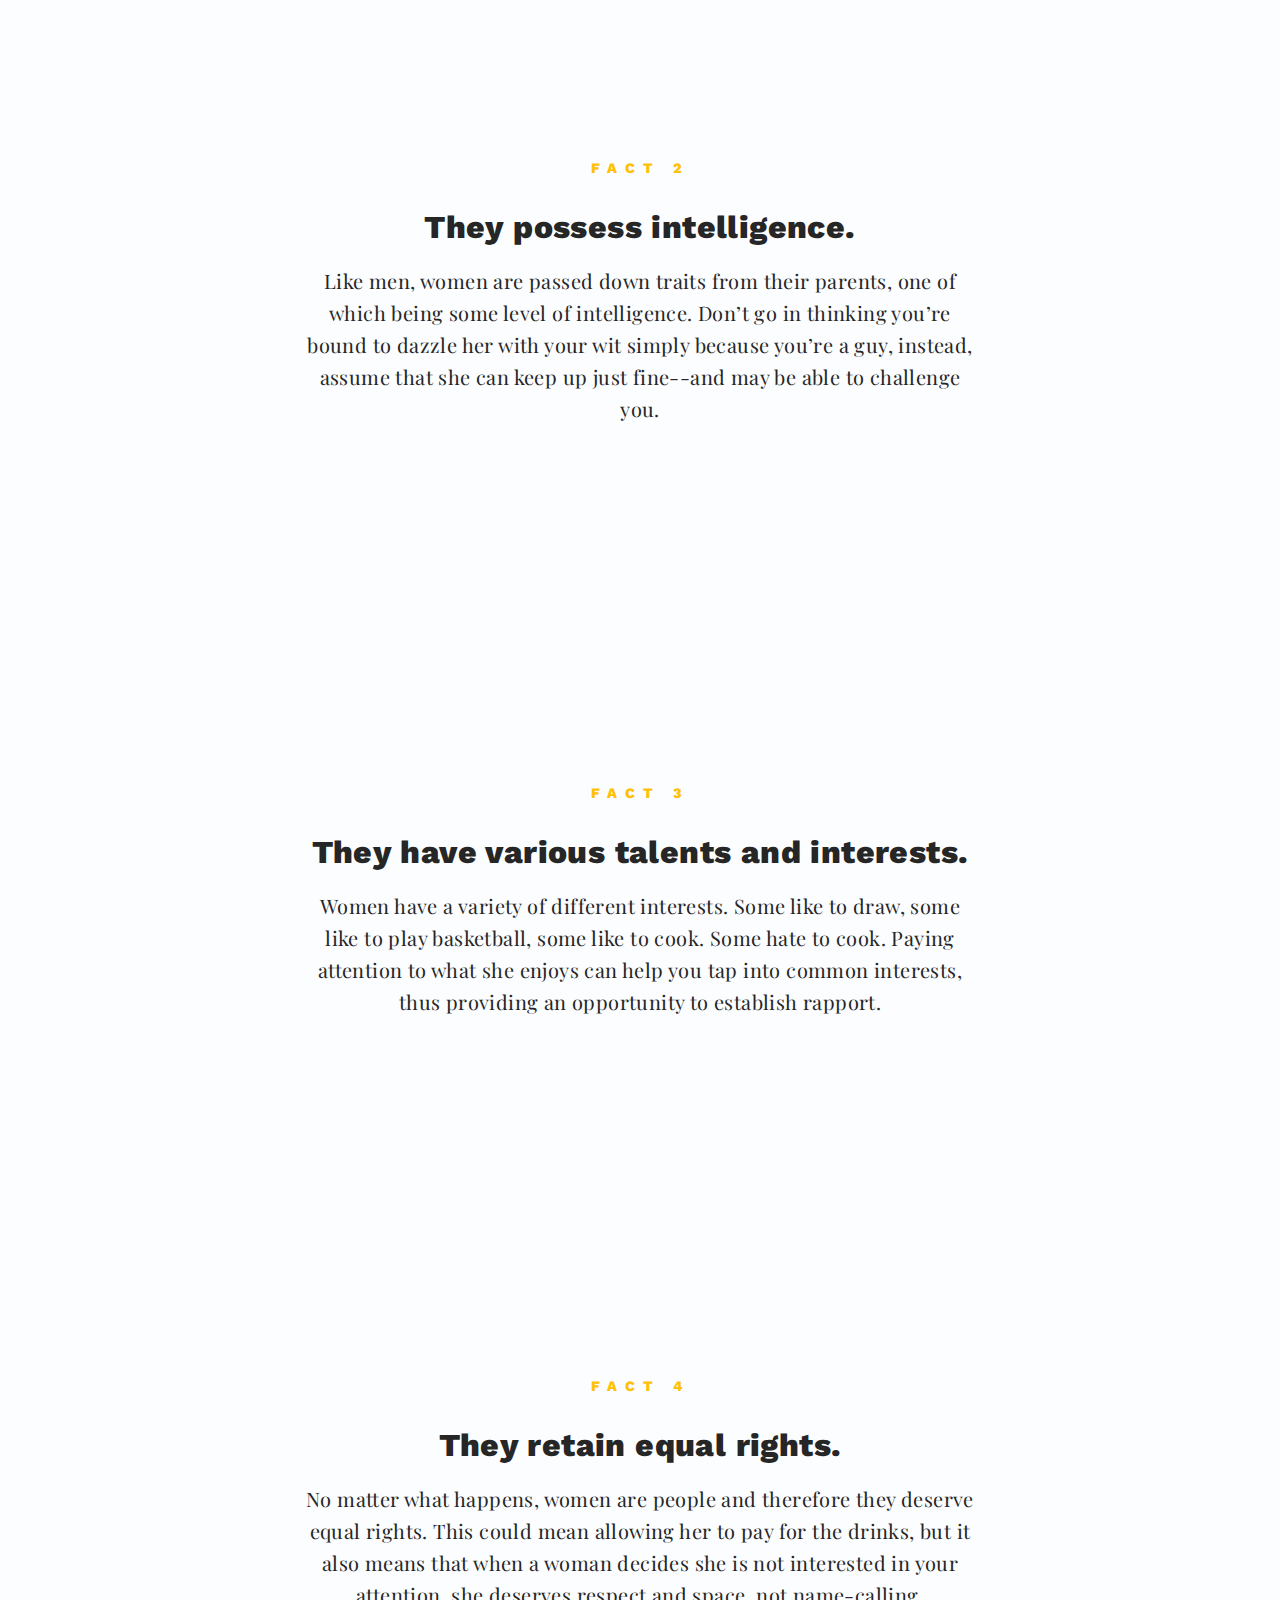
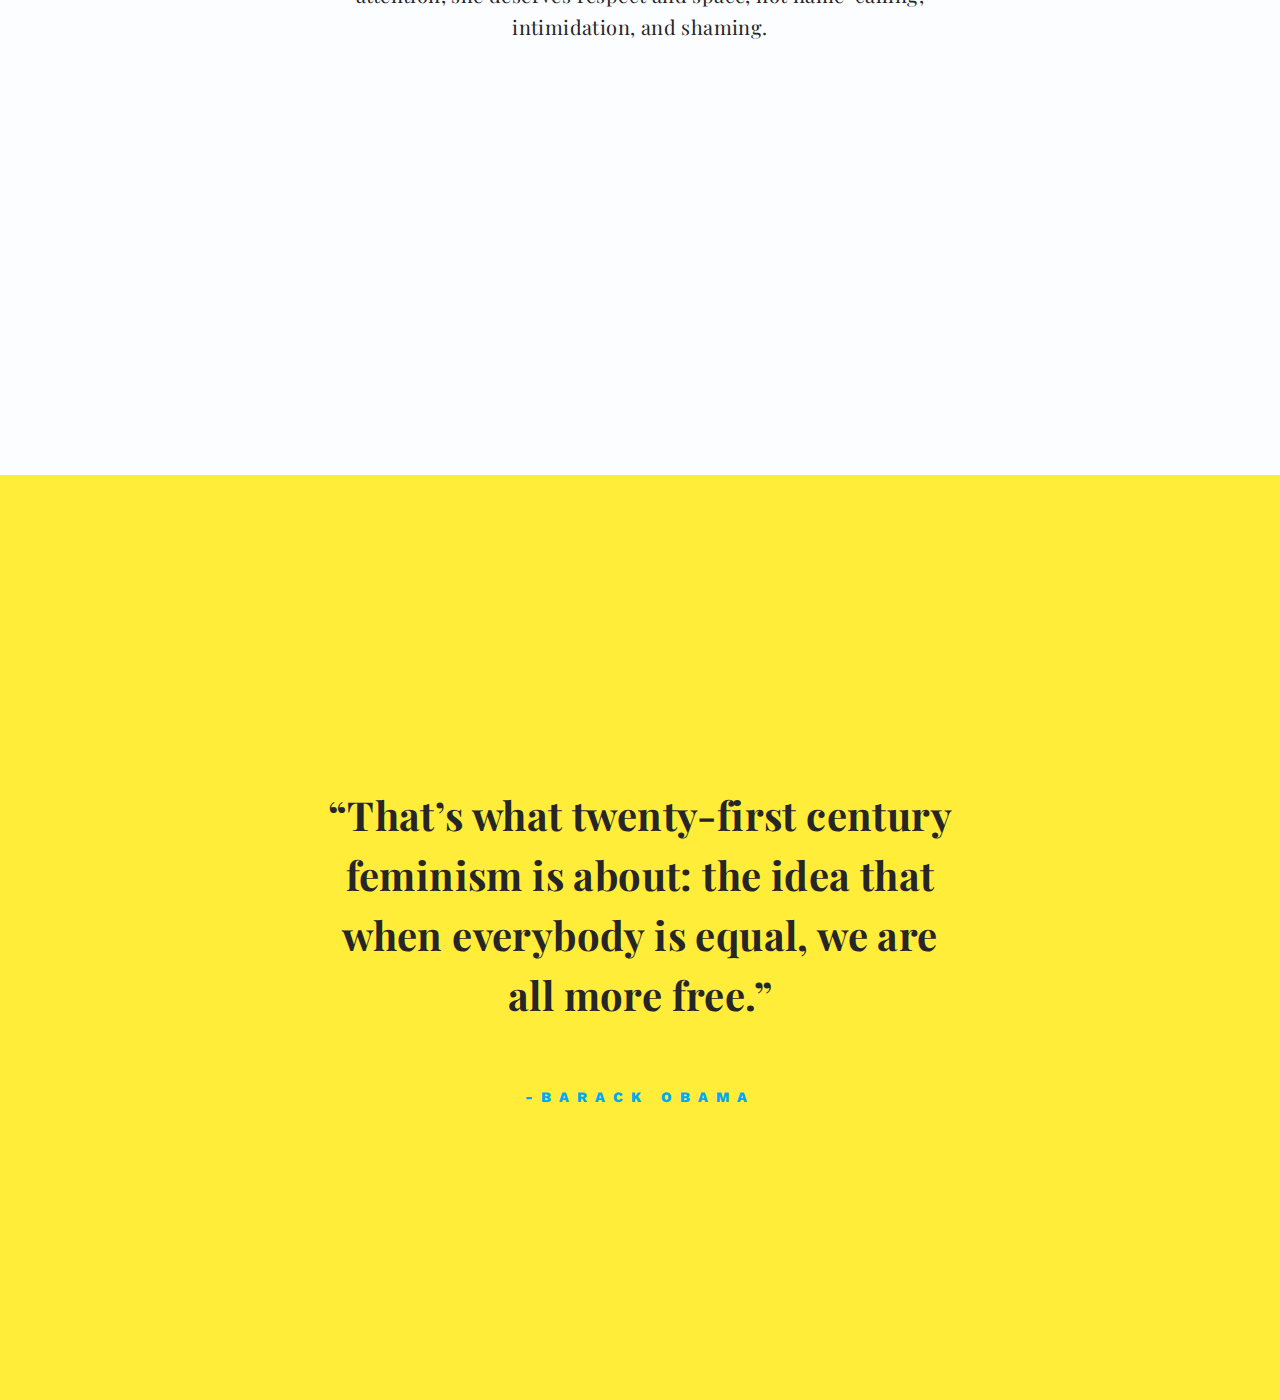
==== commit 77d2bb9b: "Updates icon size and aniview file link in html" ====
--- a/how.html
+++ b/how.html
@@ -8,7 +8,7 @@
 	<link rel="stylesheet" type="text/css" href="../css/grid.css">
 	<link rel="stylesheet" type="text/css" href="../css/styles.css">
 	<link rel="stylesheet" type="text/css" href="../css/responsive.css">
-	<link type="text/css" rel="stylesheet" href="./css/animate.css">
+	<link type="text/css" rel="stylesheet" href="../css/animate.css">
 	<script type="text/javascript" src="jquery.min.js"></script>
     <script type="text/javascript" src="jquery.aniview.js"></script>
     <script>
--- a/css/styles.css
+++ b/css/styles.css
@@ -253,8 +253,8 @@
 }
 
 .long-form img {
-	min-width: 30vh;
-	margin-top: 10vh;
+	max-width: 30vh;
+	margin-top: -10vh;
 }
 
 .long-form a {
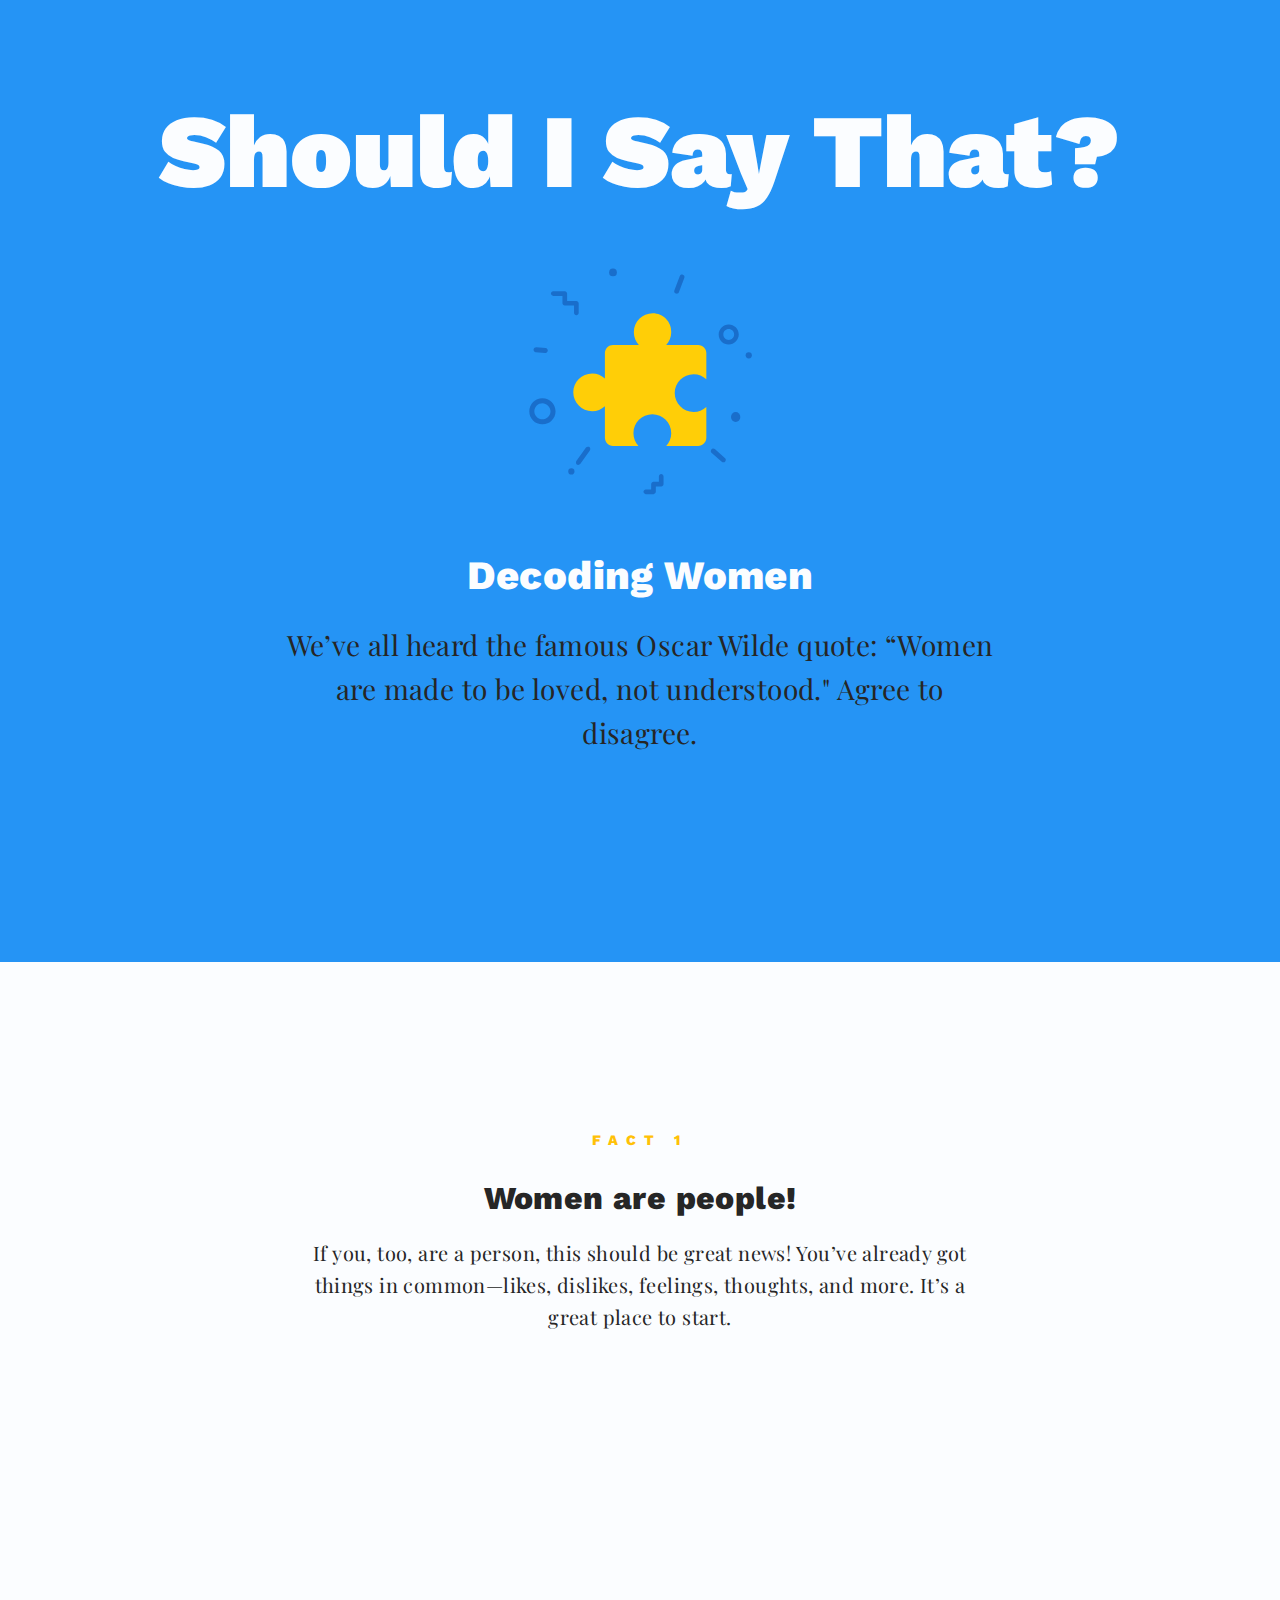
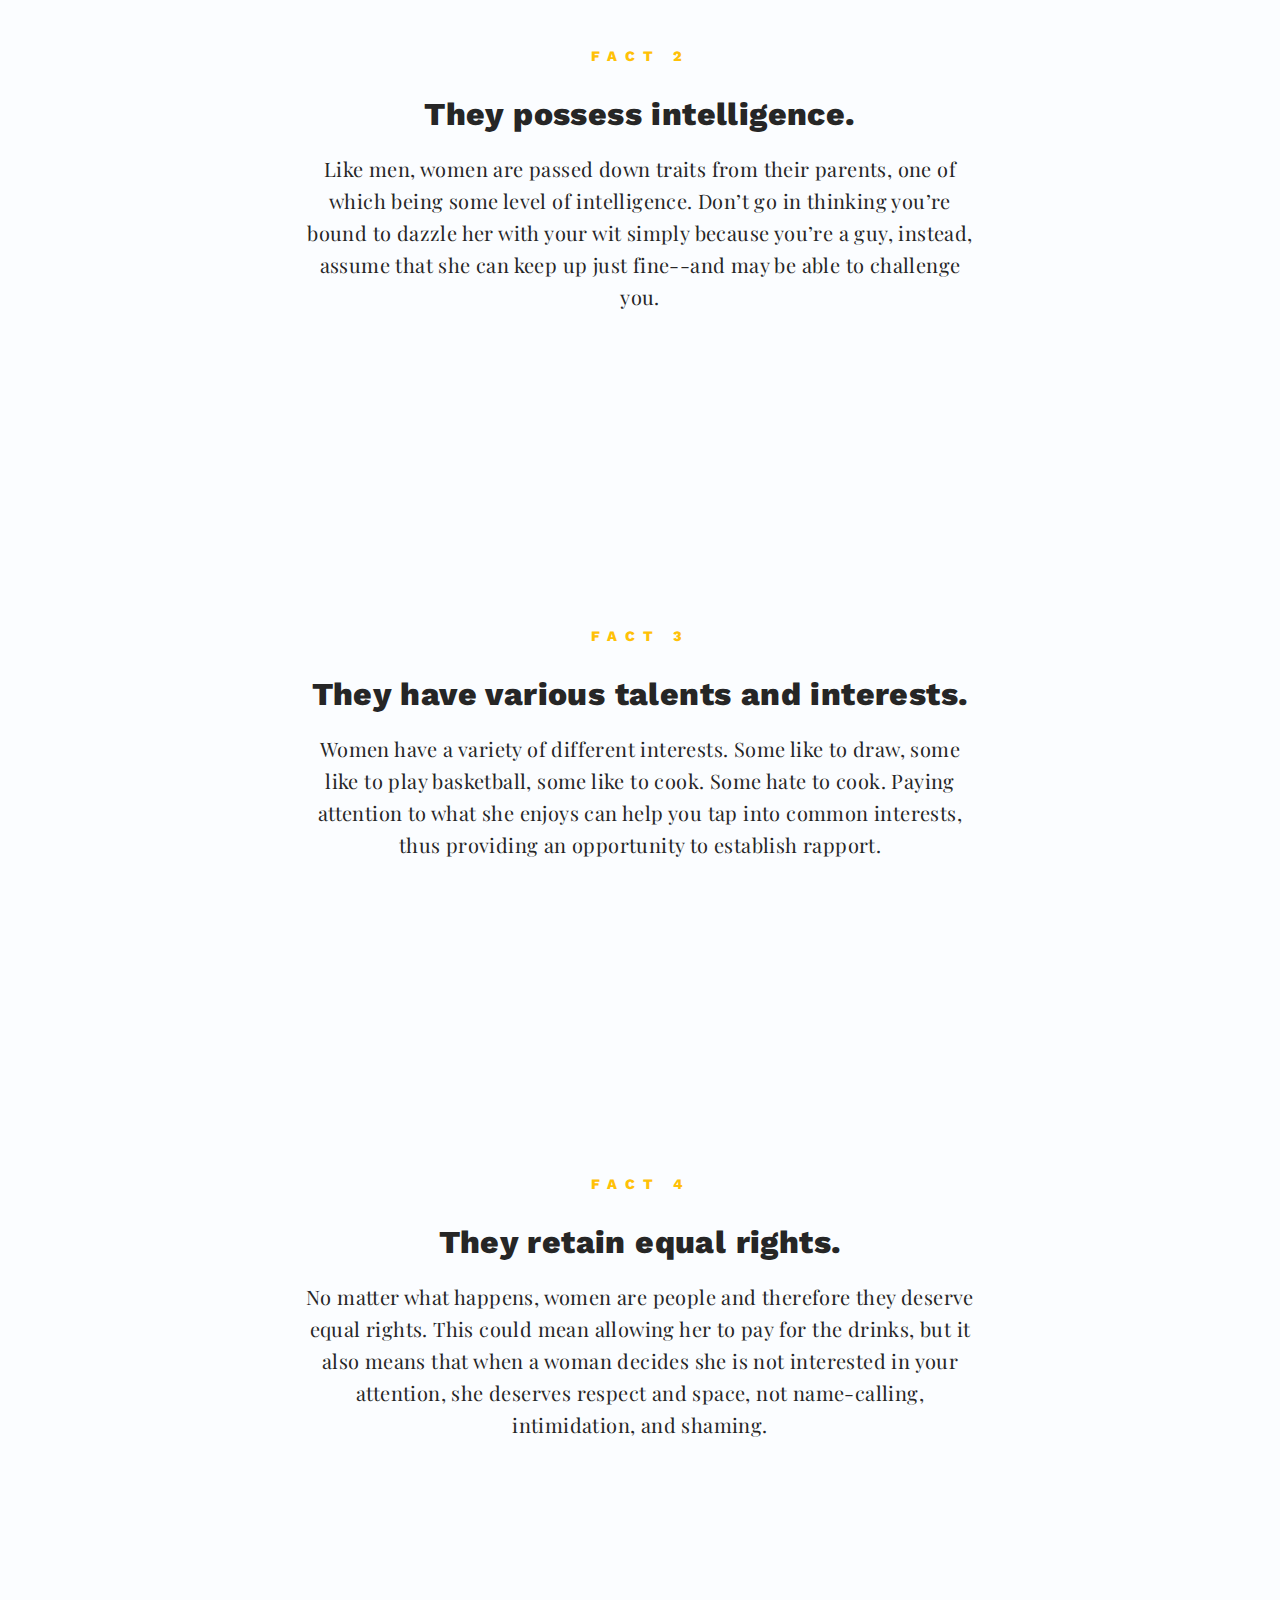
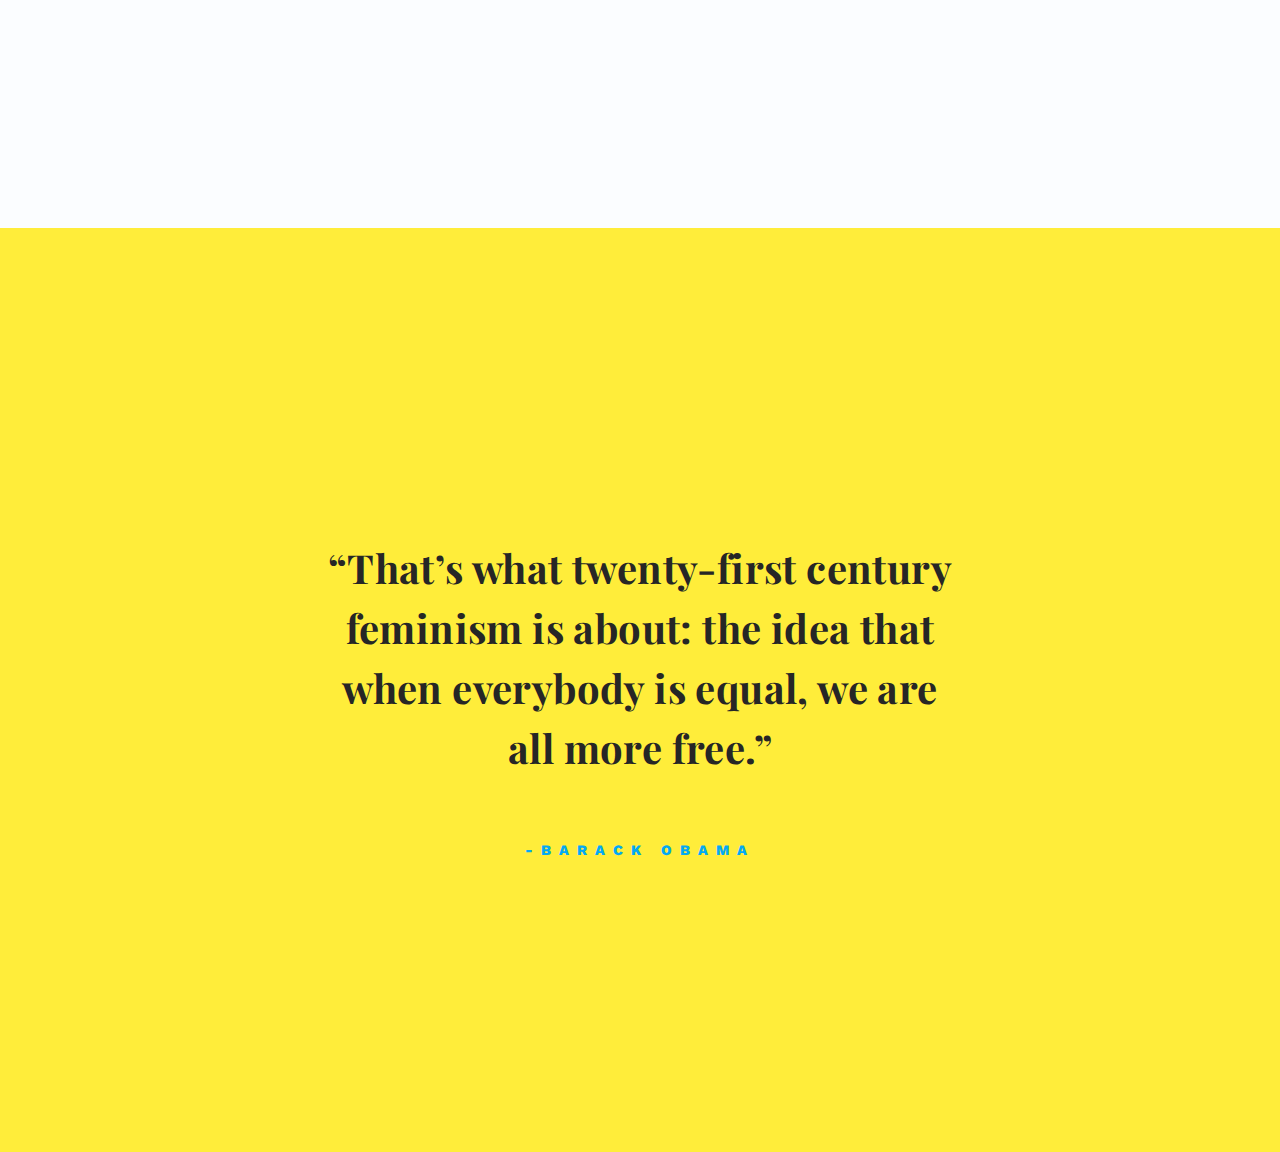
==== commit 978323c4: "Adds share icons and minor style changes" ====
--- a/how.html
+++ b/how.html
@@ -8,14 +8,8 @@
 	<link rel="stylesheet" type="text/css" href="../css/grid.css">
 	<link rel="stylesheet" type="text/css" href="../css/styles.css">
 	<link rel="stylesheet" type="text/css" href="../css/responsive.css">
-	<link type="text/css" rel="stylesheet" href="../css/animate.css">
 	<script type="text/javascript" src="jquery.min.js"></script>
-    <script type="text/javascript" src="jquery.aniview.js"></script>
-    <script>
-        $(document).ready(function(){
-            $('.aniview').AniView();
-        });
-    </script>
+    <script type="text/javascript" src="//platform-api.sharethis.com/js/sharethis.js#property=5afccebac3d29a001129f3a8&product=inline-share-buttons"></script>
 </head>
 <body>
 	<section>
@@ -50,11 +44,9 @@
 					<br>
 					<div class="facts">
 						<div class="fact">
-							<div class="aniview" data-av-animation="fadeIn">
-								<h5>Fact 1</h5>
-								<h3>Women are people!</h3>
-								<p>If you, too, are a person, this should be great news! You’ve already got things in common—likes, dislikes, feelings, thoughts, and more. It’s a great place to start.</p>
-							</div>
+							<h5>Fact 1</h5>
+							<h3>Women are people!</h3>
+							<p>If you, too, are a person, this should be great news! You’ve already got things in common—likes, dislikes, feelings, thoughts, and more. It’s a great place to start.</p>
 						</div>
 						<div class="fact">
 							<h5>Fact 2</h5>
--- a/css/styles.css
+++ b/css/styles.css
@@ -1,6 +1,5 @@
 @import url("https://fonts.googleapis.com/css?family=Playfair+Display:400,900");
-@import url("https://fonts.googleapis.com/css?family=Work+Sans:400,800");
-
+@import url("https://fonts.googleapis.com/css?family=Work+Sans:400,700,800");
 
 
 :root {
@@ -10,14 +9,15 @@
 body {
 	color: #262626;
 	text-align: center;
-	background: -webkit-linear-gradient(top, #FF7738 0%,#ff8b4d 100%);
+	/*background: -webkit-linear-gradient(top, #FF7738 0%,#ff8b4d 100%);*/
+	background: #2594f5;
 }
 
 h1 {
 	font-family: 'Work Sans', sans-serif;
 	font-weight: 900;
 	font-size: 6.5rem;
-	padding: 3vh 0 0 0;
+	padding: 2.5vh 0 0 0;
 	color: #fbfdff;
 }
 
@@ -69,12 +69,16 @@
 	color: inherit;
 }
 
+.good-results, .bad-results, .neutral-results {
+	display: none;
+}
+
 .results a {
 	color: #471fb9;
 	font-weight: bold;
 	cursor: pointer;
 	text-decoration: none;
-	border-bottom: 8px solid rgba(33, 150, 243, .5);	
+	border-bottom: 6px solid rgba(255, 255, 255, .65);	
 }
 
 button {
@@ -139,7 +143,7 @@
 }
 
 .material-blue {
-	background-color: #3b31bd;
+	background-color: #4339c3;
 }
 
 .bold {
@@ -187,12 +191,14 @@
 }
 
 .mad-lib button {
-	background: #471fb9;
-	margin-top: 3.5rem;
+	/*background: #471fb9;*/
+	background: #FFC107;
+	color: #303f9f;
+	margin-top: 2.5rem;
 }
 
 .mad-lib button:hover {
-	background-color: #5a3cc5;
+	background-color: #ffeb3b;
 }
 
 .submit {
@@ -245,7 +251,7 @@
 
 .long-form p {
 	max-width: 65%;
-	margin-bottom: 20vh;
+	margin-bottom: 15vh;
 }
 
 .long-form h3 {
@@ -254,7 +260,7 @@
 
 .long-form img {
 	max-width: 30vh;
-	margin-top: -10vh;
+	margin-top: -12vh;
 }
 
 .long-form a {
@@ -262,7 +268,7 @@
 	font-weight: bold;
 	cursor: pointer;
 	text-decoration: none;
-	border-bottom: 8px solid rgba(33, 150, 243, .5);
+	border-bottom: 6px solid rgba(255, 255, 255, .65);
 }
 
 .white {
@@ -280,3 +286,19 @@
 .hero h1 {
 	color: #6c7d8c;
 }
+
+div#st-1 .st-btn[data-network='facebook'] {
+    background-color: #25468c;
+}
+
+div#st-1 .st-btn[data-network='twitter'] {
+    background-color: #56b6ff;
+}
+
+div#st-1 .st-btn[data-network='email'] {
+    background-color: #ffb74d;
+}
+
+div#st-1 .st-btn {
+	margin-bottom: 15vh;
+}
--- a/css/responsive.css
+++ b/css/responsive.css
@@ -186,7 +186,7 @@
     }
 
     .styled-select select {
-      font-size: 1.5rem;
+      font-size: 1.75rem;
     }
 
     .text-largest {
@@ -210,6 +210,10 @@
 
     .mad-lib {
       margin: 2vh 0;
+    }
+
+    *.results {
+      margin: 0;
     }
 
     .mad-lib p {
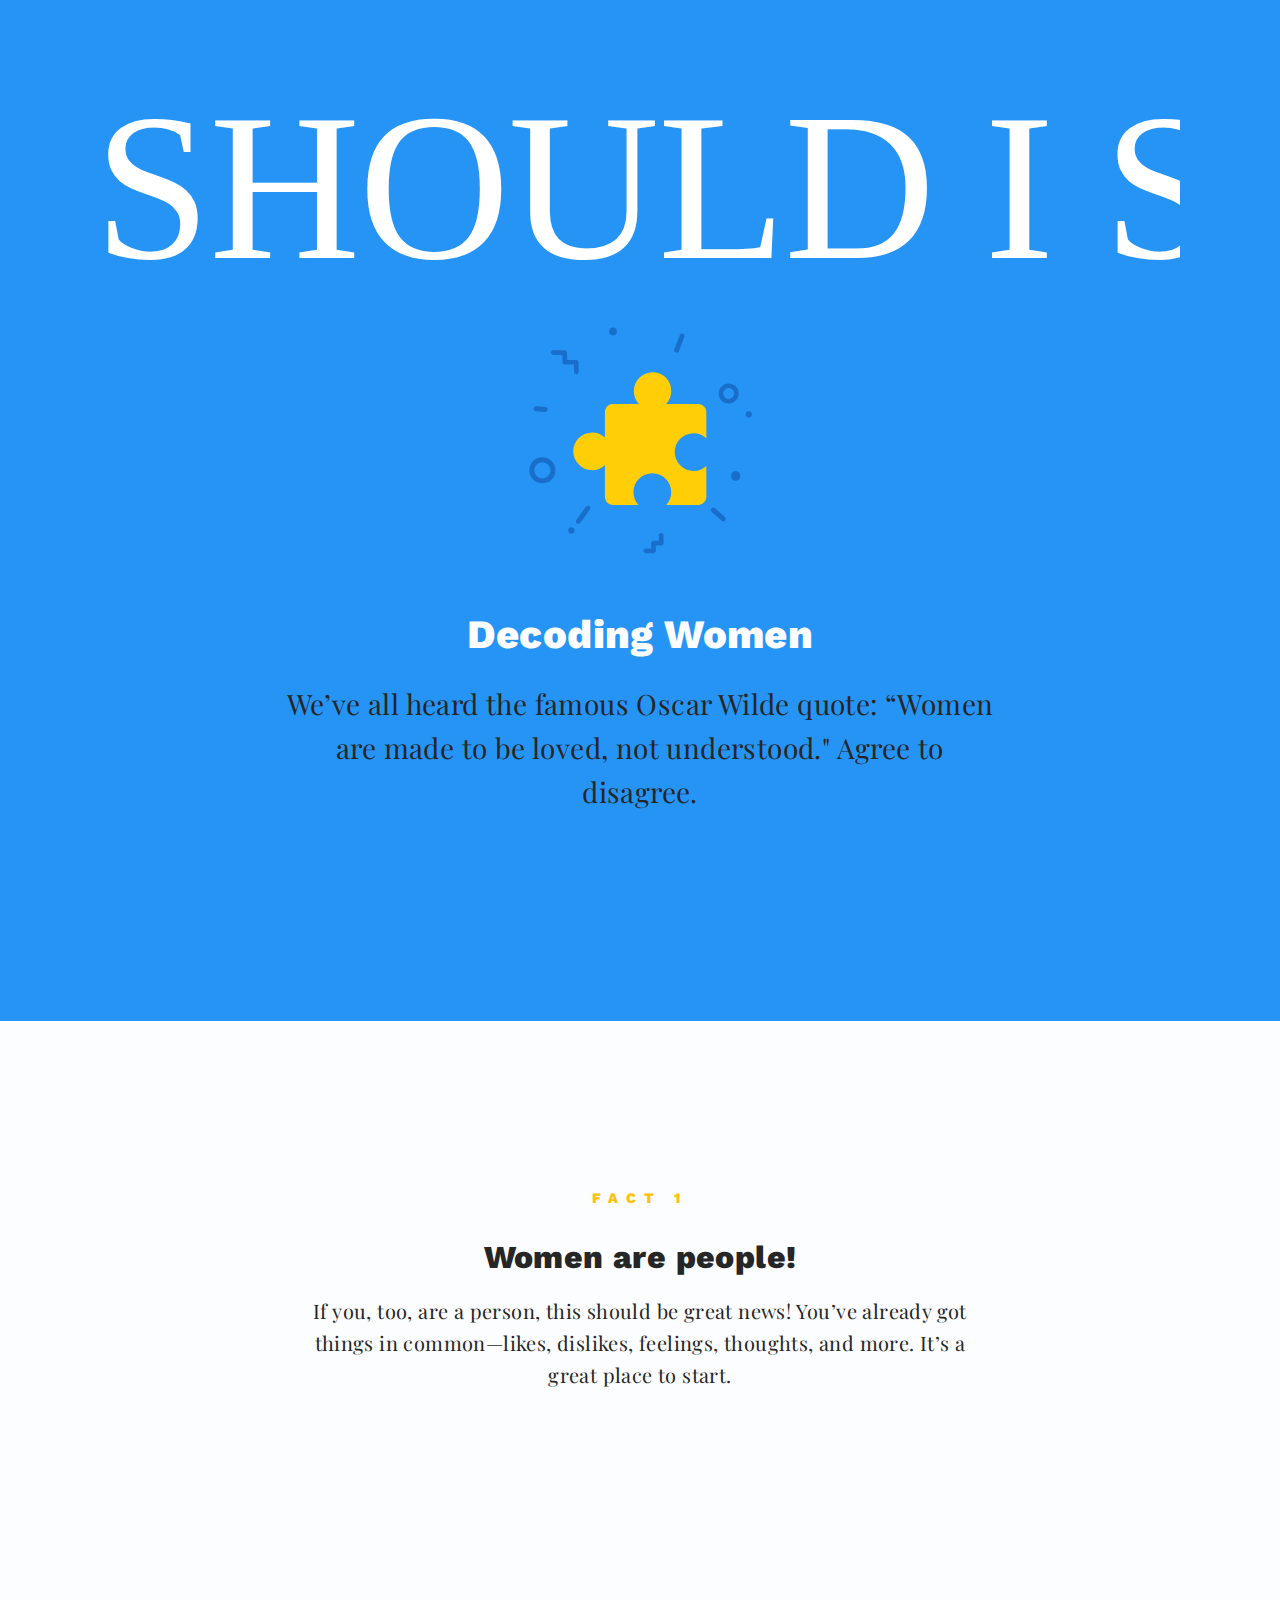
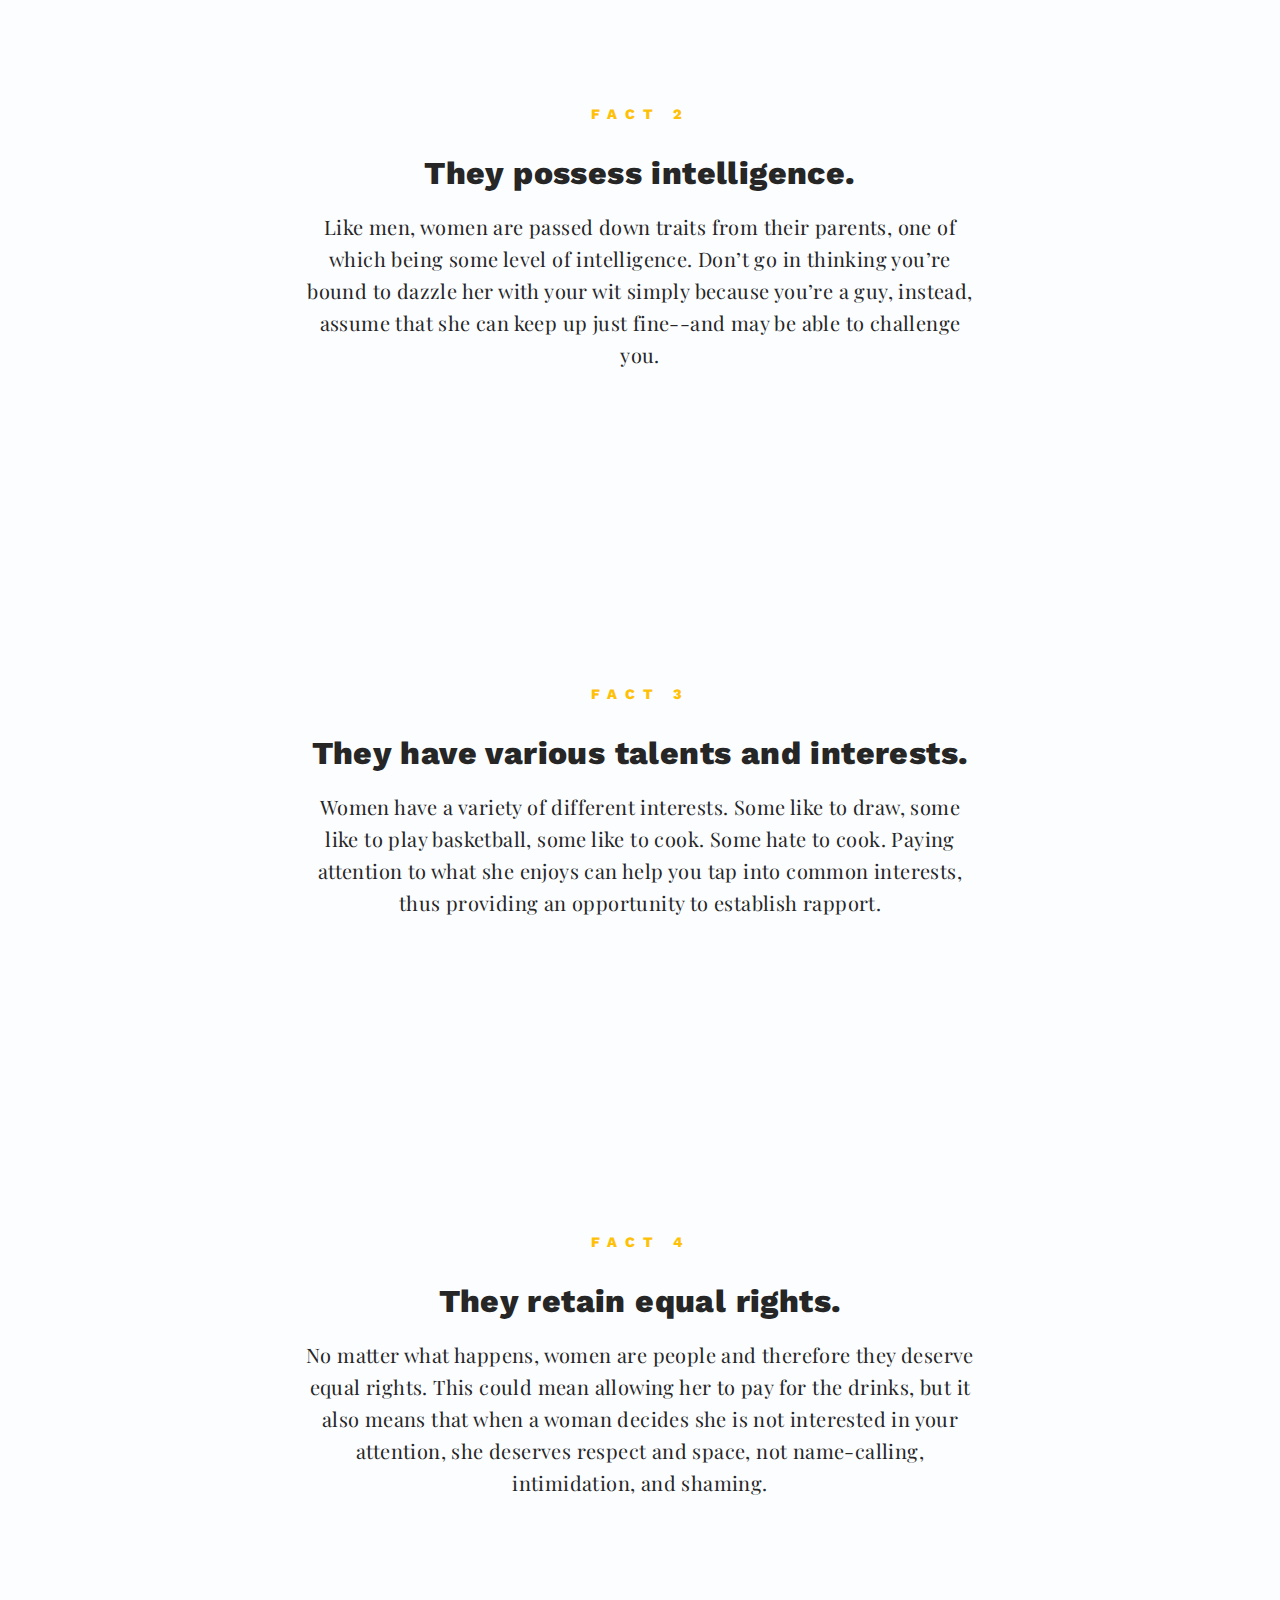
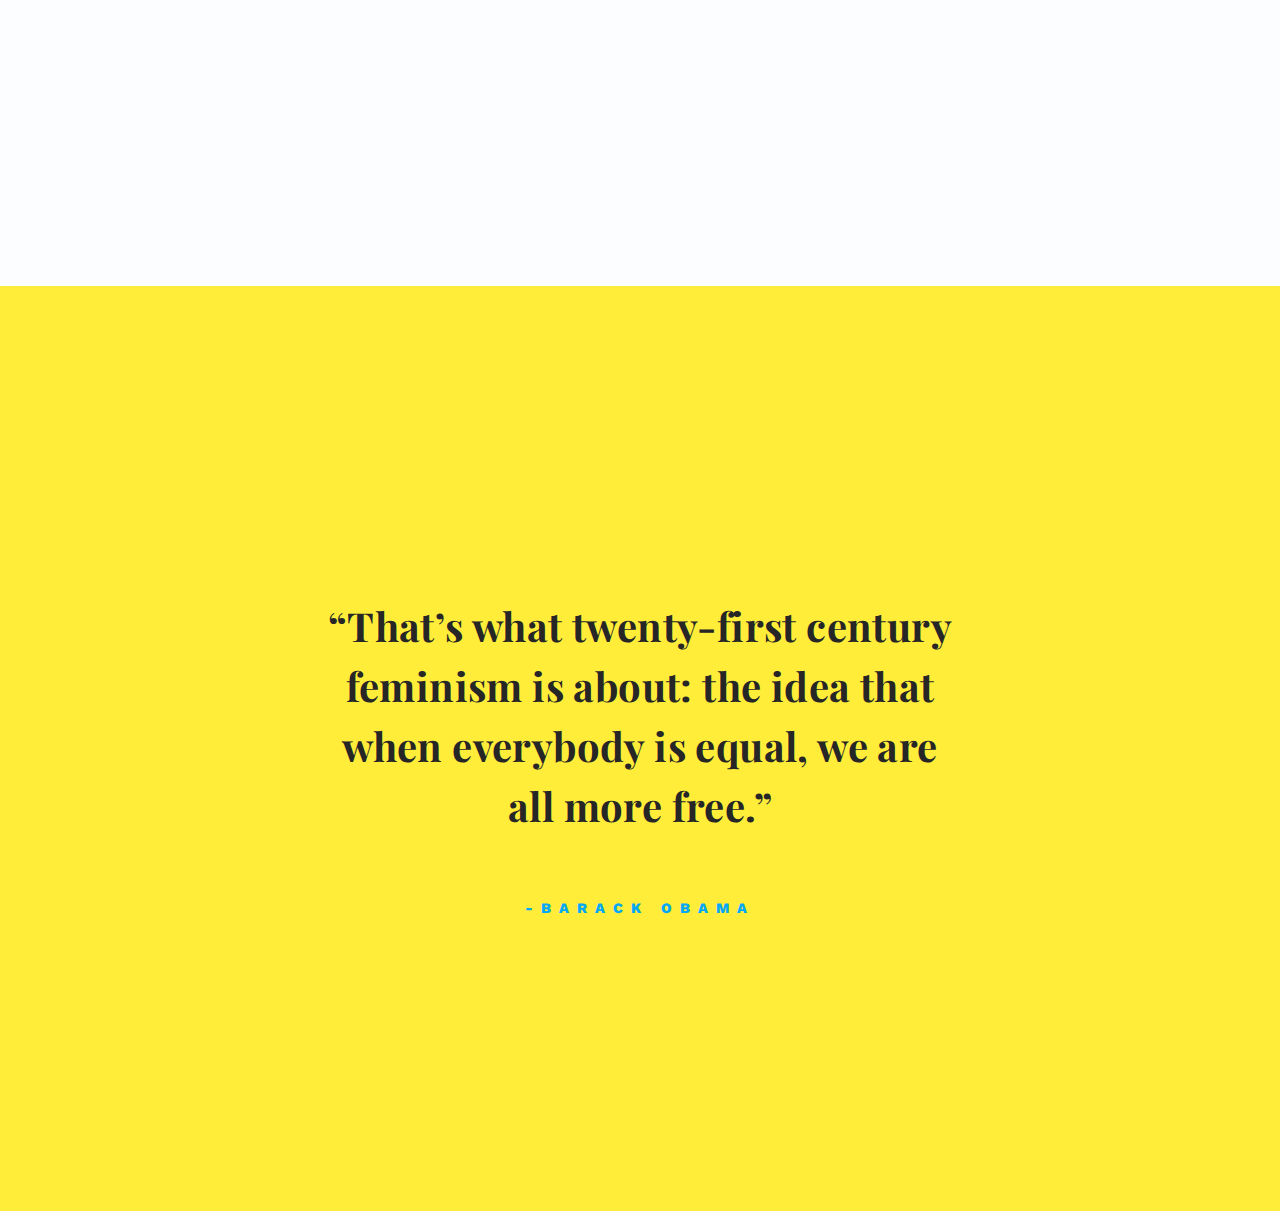
==== commit cc2ca3e3: "Adds logo and corresponding responsive updates" ====
--- a/how.html
+++ b/how.html
@@ -4,10 +4,10 @@
 	<meta charset="utf-8">
 	<meta name="viewport" content="width=device-width, initial-scale=1" shrink-to-fit="no">
 	<title>Should I Say That?</title>
-	<link rel="stylesheet" type="text/css" href="../css/normalize.css">
-	<link rel="stylesheet" type="text/css" href="../css/grid.css">
-	<link rel="stylesheet" type="text/css" href="../css/styles.css">
-	<link rel="stylesheet" type="text/css" href="../css/responsive.css">
+	<link rel="stylesheet" type="text/css" href="./css/normalize.css">
+	<link rel="stylesheet" type="text/css" href="./css/grid.css">
+	<link rel="stylesheet" type="text/css" href="./css/styles.css">
+	<link rel="stylesheet" type="text/css" href="./css/responsive.css">
 	<script type="text/javascript" src="jquery.min.js"></script>
     <script type="text/javascript" src="//platform-api.sharethis.com/js/sharethis.js#property=5afccebac3d29a001129f3a8&product=inline-share-buttons"></script>
 </head>
@@ -16,9 +16,9 @@
 		<div class="container">
 			<div class="row">
 				<div class="col-12">
-					<h1>
-						<a href="http://www.shouldisaythat.com/">Should I Say That?</a>
-					</h1>
+					<a href="http://www.shouldisaythat.com/">
+						<img class="logo" src="./images/logo.svg" alt="Should I Say That?">
+					</a>
 				</div>
 			</div>
 		</div>
@@ -27,7 +27,7 @@
 		<div class="container">
 			<div class="row">
 				<div class="col-12 long-form">
-					<img src="../images/solve.svg">
+					<img src="./images/solve.svg">
 					<h2>Decoding Women</h2>
 					<p class="text-large">We’ve all heard the famous Oscar Wilde quote: “Women are made to be loved, not understood." Agree to disagree.</p>
 				</div>
--- a/css/styles.css
+++ b/css/styles.css
@@ -67,18 +67,6 @@
 a {
 	text-decoration: none;
 	color: inherit;
-}
-
-.good-results, .bad-results, .neutral-results {
-	display: none;
-}
-
-.results a {
-	color: #471fb9;
-	font-weight: bold;
-	cursor: pointer;
-	text-decoration: none;
-	border-bottom: 6px solid rgba(255, 255, 255, .65);	
 }
 
 button {
@@ -110,6 +98,23 @@
 	font-weight: 600;
 }
 
+.logo {
+    padding: 12vh 0 4vh 0;
+    min-width: 120vh;
+}
+
+.good-results, .bad-results, .neutral-results {
+	display: none;
+}
+
+.results a {
+	color: #471fb9;
+	font-weight: bold;
+	cursor: pointer;
+	text-decoration: none;
+	border-bottom: 6px solid rgba(255, 255, 255, .65);	
+}
+
 .bg-shape-left {
 	position: absolute;
 	z-index: -1;
@@ -191,7 +196,6 @@
 }
 
 .mad-lib button {
-	/*background: #471fb9;*/
 	background: #FFC107;
 	color: #303f9f;
 	margin-top: 2.5rem;
@@ -260,7 +264,7 @@
 
 .long-form img {
 	max-width: 30vh;
-	margin-top: -12vh;
+	margin-top: -8vh;
 }
 
 .long-form a {
--- a/css/responsive.css
+++ b/css/responsive.css
@@ -50,6 +50,10 @@
         width: 100%;
     }
 
+    .logo {
+      min-width: 90vh;
+    }
+
     h1 {
       font-size: 4.5rem;
     }
@@ -72,6 +76,11 @@
 
     .container {
       width: 100%;
+    }
+
+    .logo {
+        max-width: 75vh;
+        min-width: 40vh;
     }
 
     h1 {
@@ -107,6 +116,11 @@
       width: 100%;
     }
 
+    .logo {
+        max-width: 60vh;
+        min-width: 40vh;
+    }
+
     .mad-lib {
       margin: 2vh 4vh;
     }
@@ -156,6 +170,11 @@
     .container {
       width: 100%;
     }
+
+    .logo {
+    max-width: 45vh;
+    min-width: 40vh;
+}
 
     button {
       font-size: .85rem;
@@ -186,17 +205,17 @@
     }
 
     .styled-select select {
-      font-size: 1.75rem;
-    }
-
-    .text-largest {
-      font-size: 1.65rem;
-      line-height: 2.25rem;
+      font-size: 1.5rem;
+    }
+
+    .text-largest {
+      font-size: 1.5rem;
+      line-height: 2rem;
     }
 
     .text-large {
-      font-size: 1.125rem;
-      line-height: 1.75rem;
+      font-size: 1.25rem;
+      line-height: 2rem;
     }
 
     .content-block {
@@ -217,11 +236,13 @@
     }
 
     .mad-lib p {
-      line-height: 3rem;
+      line-height: 2.25rem;
     }
 
     .results p {
       line-height: 1.75rem;
+      margin: 0 0 4vh 0;
+      max-width: 100%;
     }
 
     .fact {
@@ -232,15 +253,24 @@
       max-width: 85%;
     }
 
-    .long-form img:first-of-type {
-      max-width: 8vh;
-      margin-top: 6vh;
-      opacity: .75;
-      margin-bottom: 6vh;
+    .long-form p {
+      margin-bottom: 7vh;
+    }
+
+    .long-form img {
+      min-width: 8vh;
+      max-width: 30vh
+      margin-top: 3vh;
+      margin-bottom: 1.5vh;
     }
 
     .long-form a {
       border-bottom: 6px solid rgba(33, 150, 243, .5);
     }
 
+    .content-block p {
+      margin-bottom: 6vh;
+      max-width: 85%;
+    }
+
 }